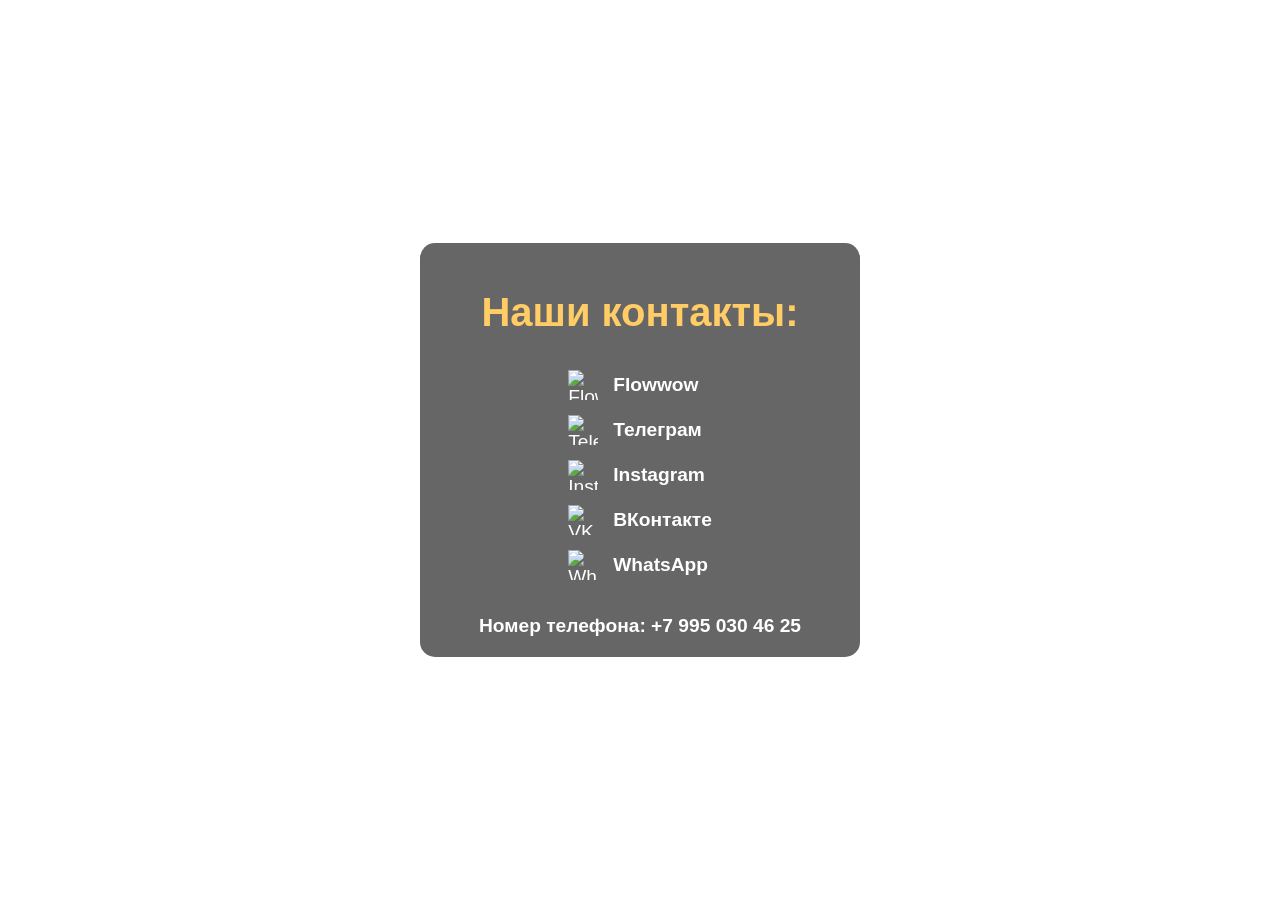
==== index.html @ ec898996 "Update index.html" ====
<!DOCTYPE html>
<html lang="ru">
<head>
    <meta charset="UTF-8">
    <meta name="viewport" content="width=device-width, initial-scale=1.0">
    <title>Имбирные пряники</title>

    <style>
        body {
            margin: 0;
            font-family: 'Arial', sans-serif;
            background: url('https://i.pinimg.com/736x/cb/be/28/cbbe28b20179bca8a9461cd0d218ca57.jpg') no-repeat center center fixed;
            background-size: cover;
            color: #fff;
            display: flex;
            justify-content: center;
            align-items: center;
            min-height: 100vh;
        }

        .container {
            padding: 20px;
            background: rgba(0, 0, 0, 0.6);
            border-radius: 15px;
            max-width: 400px;
            width: 90%;
            text-align: center;
        }

        h1 {
            font-size: 2.5em;
            margin-bottom: 20px;
            font-weight: bold;
            color: #ffcc66;
        }

        ul {
            list-style: none;
            padding: 0;
            margin: 0 auto;
            display: inline-block;
            text-align: left;
        }

        li {
            font-size: 1.2em;
            margin: 15px 0;
            display: flex;
            align-items: center;
        }

        li img {
            width: 30px;
            height: 30px;
            margin-right: 15px;
        }

        a {
            color: #fff;
            text-decoration: none;
            font-weight: bold;
        }

        a:hover {
            color: #ffcc66;
        }

        .phone {
            margin-top: 20px;
            font-size: 1.2em;
            font-weight: bold;
        }

        @media (max-width: 768px) {
            h1 {
                font-size: 2em;
            }

            li {
                font-size: 1em;
            }

            li img {
                width: 25px;
                height: 25px;
            }

            .phone {
                font-size: 1em;
            }
        }
    </style>
</head>
<body>
    <div class="container">
        <h1>Наши контакты:</h1>
        <ul>
            <li>
                <img src="https://cdn-icons-png.flaticon.com/128/10343/10343538.png" alt="Flowwow">
                <a href="https://flowwow.com/shop/pryaniki-deserty" target="_blank" 
                   onclick="incrementVisit('Flowwow'); gtag('event', 'click', { 'event_category': 'Flowwow', 'event_label': 'Flowwow Link' });">
                   Flowwow
                </a>
            </li>
            <li>
                <img src="https://cdn-icons-png.flaticon.com/512/2111/2111646.png" alt="Telegram">
                <a href="https://t.me/pryanikideserty" target="_blank" 
                   onclick="incrementVisit('telegram'); gtag('event', 'click', { 'event_category': 'Telegram', 'event_label': 'Telegram Link' });">
                   Телеграм
                </a>
            </li>
            <li>
                <img src="https://cdn-icons-png.flaticon.com/512/2111/2111463.png" alt="Instagram">
                <a href="https://www.instagram.com/pryaniki.deserty/" target="_blank" 
                   onclick="incrementVisit('instagram'); gtag('event', 'click', { 'event_category': 'Instagram', 'event_label': 'Instagram Link' });">
                   Instagram
                </a>
            </li>
            <li>
                <img src="https://cdn-icons-png.flaticon.com/512/5968/5968835.png" alt="VK">
                <a href="https://vk.com/pryanikideserty" target="_blank"
                    onclick="incrementVisit('vk'); gtag('event', 'click', { 'event_category': 'VK', 'event_label': 'VK Link' });">
                    ВКонтакте
                </a>
            </li>
            <li>
                <img src="https://cdn-icons-png.flaticon.com/512/733/733585.png" alt="WhatsApp">
                <a href="https://wa.me/+79950304625" target="_blank" 
                   onclick="incrementVisit('whatsapp'); gtag('event', 'click', { 'event_category': 'WhatsApp', 'event_label': 'WhatsApp Link' });">
                   WhatsApp
                </a>
            </li>
        </ul>
        <div class="phone">
            Номер телефона: <a href="tel:+79950304625" 
                               onclick="gtag('event', 'click', { 'event_category': 'Phone', 'event_label': 'Phone Link' });">
                               +7 995 030 46 25
            </a>
        </div>
    </div>

    <script>
        function incrementVisit(name) {
            fetch('https://pryaniki-deserty.onrender.com/increment', {
                method: 'POST',
                headers: {
                    'Content-Type': 'application/json',
                },
                body: JSON.stringify({ name: name }),
            })
            .then(response => response.json())
            .then(data => {
                console.log('Статистика обновлена:', data);
            })
            .catch((error) => {
                console.error('Ошибка при отправке запроса:', error);
            });
        }
    </script>
</body>
</html>
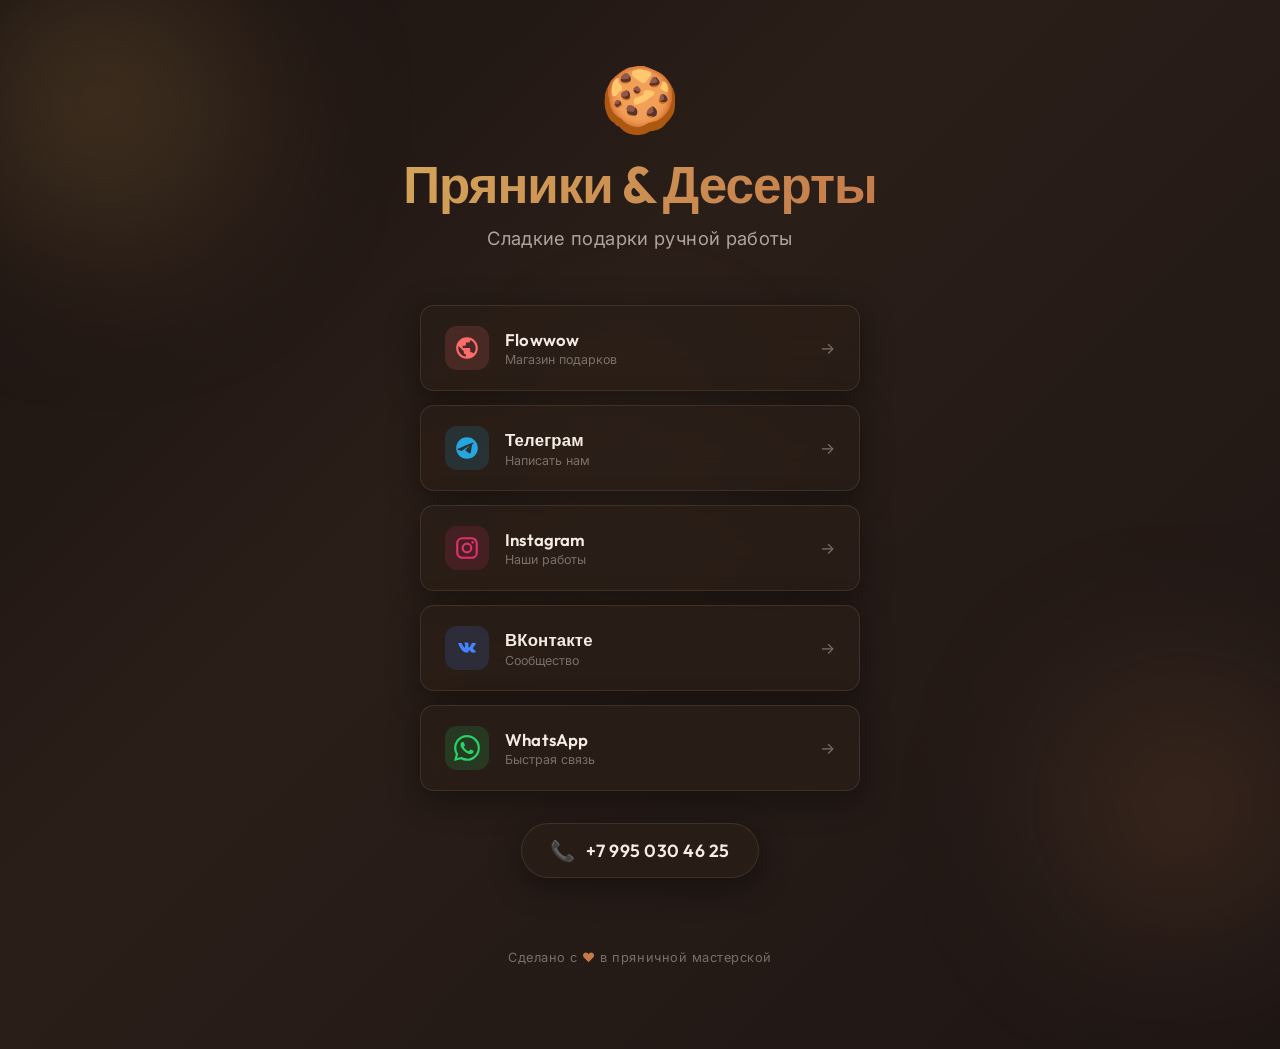
==== commit 9ad7ccd0: "feat: premium landing page redesign with animations + admin stats panel" ====
--- a/index.html
+++ b/index.html
@@ -3,159 +3,148 @@
 <head>
     <meta charset="UTF-8">
     <meta name="viewport" content="width=device-width, initial-scale=1.0">
-    <title>Имбирные пряники</title>
+    <title>Пряники & Десерты — Контакты</title>
+    <meta name="description" content="Имбирные пряники и десерты ручной работы. Свяжитесь с нами через Telegram, Instagram, WhatsApp или закажите на Flowwow.">
 
-    <style>
-        body {
-            margin: 0;
-            font-family: 'Arial', sans-serif;
-            background: url('https://i.pinimg.com/736x/cb/be/28/cbbe28b20179bca8a9461cd0d218ca57.jpg') no-repeat center center fixed;
-            background-size: cover;
-            color: #fff;
-            display: flex;
-            justify-content: center;
-            align-items: center;
-            min-height: 100vh;
-        }
+    <!-- Fonts -->
+    <link rel="preconnect" href="https://fonts.googleapis.com">
+    <link rel="preconnect" href="https://fonts.gstatic.com" crossorigin>
+    <link href="https://fonts.googleapis.com/css2?family=Inter:wght@400;500&family=Outfit:wght@600;700&display=swap" rel="stylesheet">
 
-        .container {
-            padding: 20px;
-            background: rgba(0, 0, 0, 0.6);
-            border-radius: 15px;
-            max-width: 400px;
-            width: 90%;
-            text-align: center;
-        }
-
-        h1 {
-            font-size: 2.5em;
-            margin-bottom: 20px;
-            font-weight: bold;
-            color: #ffcc66;
-        }
-
-        ul {
-            list-style: none;
-            padding: 0;
-            margin: 0 auto;
-            display: inline-block;
-            text-align: left;
-        }
-
-        li {
-            font-size: 1.2em;
-            margin: 15px 0;
-            display: flex;
-            align-items: center;
-        }
-
-        li img {
-            width: 30px;
-            height: 30px;
-            margin-right: 15px;
-        }
-
-        a {
-            color: #fff;
-            text-decoration: none;
-            font-weight: bold;
-        }
-
-        a:hover {
-            color: #ffcc66;
-        }
-
-        .phone {
-            margin-top: 20px;
-            font-size: 1.2em;
-            font-weight: bold;
-        }
-
-        @media (max-width: 768px) {
-            h1 {
-                font-size: 2em;
-            }
-
-            li {
-                font-size: 1em;
-            }
-
-            li img {
-                width: 25px;
-                height: 25px;
-            }
-
-            .phone {
-                font-size: 1em;
-            }
-        }
-    </style>
+    <!-- Styles -->
+    <link rel="stylesheet" href="static/css/style.css">
 </head>
 <body>
-    <div class="container">
-        <h1>Наши контакты:</h1>
-        <ul>
-            <li>
-                <img src="https://cdn-icons-png.flaticon.com/128/10343/10343538.png" alt="Flowwow">
-                <a href="https://flowwow.com/shop/pryaniki-deserty" target="_blank" 
-                   onclick="incrementVisit('Flowwow'); gtag('event', 'click', { 'event_category': 'Flowwow', 'event_label': 'Flowwow Link' });">
-                   Flowwow
-                </a>
-            </li>
-            <li>
-                <img src="https://cdn-icons-png.flaticon.com/512/2111/2111646.png" alt="Telegram">
-                <a href="https://t.me/pryanikideserty" target="_blank" 
-                   onclick="incrementVisit('telegram'); gtag('event', 'click', { 'event_category': 'Telegram', 'event_label': 'Telegram Link' });">
-                   Телеграм
-                </a>
-            </li>
-            <li>
-                <img src="https://cdn-icons-png.flaticon.com/512/2111/2111463.png" alt="Instagram">
-                <a href="https://www.instagram.com/pryaniki.deserty/" target="_blank" 
-                   onclick="incrementVisit('instagram'); gtag('event', 'click', { 'event_category': 'Instagram', 'event_label': 'Instagram Link' });">
-                   Instagram
-                </a>
-            </li>
-            <li>
-                <img src="https://cdn-icons-png.flaticon.com/512/5968/5968835.png" alt="VK">
-                <a href="https://vk.com/pryanikideserty" target="_blank"
-                    onclick="incrementVisit('vk'); gtag('event', 'click', { 'event_category': 'VK', 'event_label': 'VK Link' });">
-                    ВКонтакте
-                </a>
-            </li>
-            <li>
-                <img src="https://cdn-icons-png.flaticon.com/512/733/733585.png" alt="WhatsApp">
-                <a href="https://wa.me/+79950304625" target="_blank" 
-                   onclick="incrementVisit('whatsapp'); gtag('event', 'click', { 'event_category': 'WhatsApp', 'event_label': 'WhatsApp Link' });">
-                   WhatsApp
-                </a>
-            </li>
-        </ul>
-        <div class="phone">
-            Номер телефона: <a href="tel:+79950304625" 
-                               onclick="gtag('event', 'click', { 'event_category': 'Phone', 'event_label': 'Phone Link' });">
-                               +7 995 030 46 25
+
+    <!-- Ambient Background -->
+    <div class="bg-particles">
+        <div class="particle"></div>
+        <div class="particle"></div>
+        <div class="particle"></div>
+        <div class="particle"></div>
+        <div class="particle"></div>
+        <div class="particle"></div>
+        <div class="particle"></div>
+        <div class="particle"></div>
+    </div>
+    <div class="glow-orb glow-orb--1"></div>
+    <div class="glow-orb glow-orb--2"></div>
+    <div class="glow-orb glow-orb--3"></div>
+
+    <!-- Main Content -->
+    <div class="main-wrapper">
+
+        <!-- Hero -->
+        <header class="hero">
+            <div class="hero__icon">🍪</div>
+            <h1 class="hero__title">Пряники & Десерты</h1>
+            <p class="hero__subtitle">Сладкие подарки ручной работы</p>
+        </header>
+
+        <!-- Contact Cards -->
+        <div class="contacts-grid">
+
+            <!-- Flowwow -->
+            <a href="https://flowwow.com/shop/pryaniki-deserty" target="_blank" rel="noopener"
+               class="contact-card" id="link-flowwow"
+               onclick="incrementVisit('Flowwow')">
+                <div class="contact-card__icon contact-card__icon--flowwow">
+                    <svg viewBox="0 0 24 24" fill="none" xmlns="http://www.w3.org/2000/svg">
+                        <path d="M12 2C6.48 2 2 6.48 2 12s4.48 10 10 10 10-4.48 10-10S17.52 2 12 2zm-1 17.93c-3.95-.49-7-3.85-7-7.93 0-.62.08-1.21.21-1.79L9 15v1c0 1.1.9 2 2 2v1.93zm6.9-2.54c-.26-.81-1-1.39-1.9-1.39h-1v-3c0-.55-.45-1-1-1H8v-2h2c.55 0 1-.45 1-1V7h2c1.1 0 2-.9 2-2v-.41c2.93 1.19 5 4.06 5 7.41 0 2.08-.8 3.97-2.1 5.39z" fill="#FF6B6B"/>
+                    </svg>
+                </div>
+                <div class="contact-card__info">
+                    <span class="contact-card__name">Flowwow</span>
+                    <span class="contact-card__label">Магазин подарков</span>
+                </div>
+                <span class="contact-card__arrow">→</span>
+            </a>
+
+            <!-- Telegram -->
+            <a href="https://t.me/pryanikideserty" target="_blank" rel="noopener"
+               class="contact-card" id="link-telegram"
+               onclick="incrementVisit('telegram')">
+                <div class="contact-card__icon contact-card__icon--telegram">
+                    <svg viewBox="0 0 24 24" fill="none" xmlns="http://www.w3.org/2000/svg">
+                        <path d="M12 2C6.48 2 2 6.48 2 12s4.48 10 10 10 10-4.48 10-10S17.52 2 12 2zm4.64 6.8c-.15 1.58-.8 5.42-1.13 7.19-.14.75-.42 1-.68 1.03-.58.05-1.02-.38-1.58-.75-.88-.58-1.38-.94-2.23-1.5-.99-.65-.35-1.01.22-1.59.15-.15 2.71-2.48 2.76-2.69.01-.03.01-.14-.07-.2-.08-.06-.19-.04-.27-.02-.12.03-1.98 1.26-5.59 3.7-.53.36-1.01.54-1.43.53-.47-.01-1.38-.27-2.05-.49-.83-.27-1.49-.42-1.43-.88.03-.24.37-.49 1.02-.74 3.98-1.73 6.64-2.88 7.97-3.43 3.79-1.58 4.58-1.86 5.09-1.87.11 0 .37.03.54.17.14.12.18.28.2.45-.01.06.01.24 0 .37z" fill="#26A6DE"/>
+                    </svg>
+                </div>
+                <div class="contact-card__info">
+                    <span class="contact-card__name">Телеграм</span>
+                    <span class="contact-card__label">Написать нам</span>
+                </div>
+                <span class="contact-card__arrow">→</span>
+            </a>
+
+            <!-- Instagram -->
+            <a href="https://www.instagram.com/pryaniki.deserty/" target="_blank" rel="noopener"
+               class="contact-card" id="link-instagram"
+               onclick="incrementVisit('instagram')">
+                <div class="contact-card__icon contact-card__icon--instagram">
+                    <svg viewBox="0 0 24 24" fill="none" xmlns="http://www.w3.org/2000/svg">
+                        <path d="M7.8 2h8.4C19.4 2 22 4.6 22 7.8v8.4a5.8 5.8 0 01-5.8 5.8H7.8C4.6 22 2 19.4 2 16.2V7.8A5.8 5.8 0 017.8 2zm-.2 2A3.6 3.6 0 004 7.6v8.8C4 18.39 5.61 20 7.6 20h8.8a3.6 3.6 0 003.6-3.6V7.6C20 5.61 18.39 4 16.4 4H7.6zm9.65 1.5a1.25 1.25 0 110 2.5 1.25 1.25 0 010-2.5zM12 7a5 5 0 110 10 5 5 0 010-10zm0 2a3 3 0 100 6 3 3 0 000-6z" fill="#E1306C"/>
+                    </svg>
+                </div>
+                <div class="contact-card__info">
+                    <span class="contact-card__name">Instagram</span>
+                    <span class="contact-card__label">Наши работы</span>
+                </div>
+                <span class="contact-card__arrow">→</span>
+            </a>
+
+            <!-- VK -->
+            <a href="https://vk.com/pryanikideserty" target="_blank" rel="noopener"
+               class="contact-card" id="link-vk"
+               onclick="incrementVisit('vk')">
+                <div class="contact-card__icon contact-card__icon--vk">
+                    <svg viewBox="0 0 24 24" fill="none" xmlns="http://www.w3.org/2000/svg">
+                        <path d="M12.785 16.241s.288-.032.436-.192c.136-.148.132-.427.132-.427s-.02-1.304.587-1.496c.598-.188 1.368 1.259 2.183 1.815.616.42 1.084.328 1.084.328l2.175-.03s1.14-.07.6-.964c-.044-.073-.315-.661-1.62-1.869-1.366-1.264-1.183-1.059.462-3.246.999-1.33 1.398-2.142 1.273-2.489-.12-.331-.856-.244-.856-.244l-2.451.015s-.182-.025-.317.056c-.131.079-.216.263-.216.263s-.387 1.03-.903 1.906c-1.088 1.848-1.524 1.946-1.702 1.832-.415-.266-.311-1.07-.311-1.641 0-1.784.271-2.527-.527-2.72-.265-.064-.46-.106-1.138-.113-.87-.009-1.606.003-2.023.207-.278.136-.492.439-.362.456.162.022.528.099.722.362.25.34.241 1.103.241 1.103s.144 2.098-.335 2.358c-.329.179-.78-.186-1.748-1.856-.495-.855-.87-1.8-.87-1.8s-.072-.176-.2-.271c-.155-.115-.371-.151-.371-.151l-2.328.015s-.35.01-.478.162c-.114.135-.009.414-.009.414s1.82 4.258 3.878 6.403c1.887 1.967 4.032 1.838 4.032 1.838h.972z" fill="#4583FF"/>
+                    </svg>
+                </div>
+                <div class="contact-card__info">
+                    <span class="contact-card__name">ВКонтакте</span>
+                    <span class="contact-card__label">Сообщество</span>
+                </div>
+                <span class="contact-card__arrow">→</span>
+            </a>
+
+            <!-- WhatsApp -->
+            <a href="https://wa.me/+79950304625" target="_blank" rel="noopener"
+               class="contact-card" id="link-whatsapp"
+               onclick="incrementVisit('whatsapp')">
+                <div class="contact-card__icon contact-card__icon--whatsapp">
+                    <svg viewBox="0 0 24 24" fill="none" xmlns="http://www.w3.org/2000/svg">
+                        <path d="M17.472 14.382c-.297-.149-1.758-.867-2.03-.967-.273-.099-.471-.148-.67.15-.197.297-.767.966-.94 1.164-.173.199-.347.223-.644.075-.297-.15-1.255-.463-2.39-1.475-.883-.788-1.48-1.761-1.653-2.059-.173-.297-.018-.458.13-.606.134-.133.298-.347.446-.52.149-.174.198-.298.298-.497.099-.198.05-.371-.025-.52-.075-.149-.669-1.612-.916-2.207-.242-.579-.487-.5-.67-.51-.173-.008-.371-.01-.57-.01-.198 0-.52.074-.792.372-.272.297-1.04 1.016-1.04 2.479 0 1.462 1.065 2.875 1.213 3.074.149.198 2.096 3.2 5.077 4.487.709.306 1.262.489 1.694.625.712.227 1.36.195 1.871.118.571-.085 1.758-.719 2.006-1.413.248-.694.248-1.289.173-1.413-.074-.124-.272-.198-.57-.347zM12.006 21.785h-.005a9.84 9.84 0 01-5.016-1.373l-.36-.214-3.73.978.996-3.638-.235-.374A9.86 9.86 0 012.16 12.01C2.16 6.576 6.573 2.163 12.01 2.163c2.638 0 5.117 1.028 6.983 2.895a9.825 9.825 0 012.893 6.994c-.003 5.434-4.416 9.848-9.88 9.848v-.115zm8.412-18.226A11.815 11.815 0 0012.006 0C5.442 0 .103 5.335.1 11.903a11.874 11.874 0 001.59 5.945L0 24l6.305-1.654a11.88 11.88 0 005.694 1.448h.005c6.56 0 11.9-5.335 11.903-11.903a11.827 11.827 0 00-3.489-8.43z" fill="#25D366"/>
+                    </svg>
+                </div>
+                <div class="contact-card__info">
+                    <span class="contact-card__name">WhatsApp</span>
+                    <span class="contact-card__label">Быстрая связь</span>
+                </div>
+                <span class="contact-card__arrow">→</span>
+            </a>
+
+        </div>
+
+        <!-- Phone -->
+        <div class="phone-block">
+            <a href="tel:+79950304625" class="phone-block__link" id="link-phone"
+               onclick="incrementVisit('phone')">
+                <span class="phone-block__icon">📞</span>
+                +7 995 030 46 25
             </a>
         </div>
+
+        <!-- Footer -->
+        <footer class="footer">
+            <p class="footer__text">
+                Сделано с <span class="footer__heart">♥</span> в пряничной мастерской
+            </p>
+        </footer>
+
     </div>
 
-    <script>
-        function incrementVisit(name) {
-            fetch('https://pryaniki-deserty.onrender.com/increment', {
-                method: 'POST',
-                headers: {
-                    'Content-Type': 'application/json',
-                },
-                body: JSON.stringify({ name: name }),
-            })
-            .then(response => response.json())
-            .then(data => {
-                console.log('Статистика обновлена:', data);
-            })
-            .catch((error) => {
-                console.error('Ошибка при отправке запроса:', error);
-            });
-        }
-    </script>
+    <!-- Scripts -->
+    <script src="static/js/main.js"></script>
 </body>
 </html>
--- a/static/css/style.css
+++ b/static/css/style.css
@@ -0,0 +1,540 @@
+/* ===== CSS Custom Properties ===== */
+:root {
+  --bg-dark: #1a1210;
+  --bg-card: rgba(42, 30, 24, 0.7);
+  --bg-card-hover: rgba(58, 42, 32, 0.85);
+  --glass-border: rgba(200, 160, 120, 0.15);
+  --glass-border-hover: rgba(218, 175, 130, 0.35);
+  --accent-gold: #d4a55a;
+  --accent-warm: #c47a4a;
+  --accent-soft: #e8c99b;
+  --text-primary: #f5ede4;
+  --text-secondary: rgba(245, 237, 228, 0.65);
+  --text-muted: rgba(245, 237, 228, 0.4);
+  --glow-gold: rgba(212, 165, 90, 0.3);
+  --glow-warm: rgba(196, 122, 74, 0.25);
+  --gradient-hero: linear-gradient(135deg, #1a1210 0%, #2a1e18 40%, #1e1614 100%);
+  --gradient-accent: linear-gradient(135deg, var(--accent-gold), var(--accent-warm));
+  --shadow-card: 0 8px 32px rgba(0, 0, 0, 0.4);
+  --shadow-card-hover: 0 12px 48px rgba(0, 0, 0, 0.5), 0 0 40px var(--glow-gold);
+  --radius-lg: 20px;
+  --radius-md: 14px;
+  --transition-smooth: 0.4s cubic-bezier(0.25, 0.46, 0.45, 0.94);
+  --transition-bounce: 0.5s cubic-bezier(0.34, 1.56, 0.64, 1);
+}
+
+/* ===== Reset & Base ===== */
+*, *::before, *::after {
+  margin: 0;
+  padding: 0;
+  box-sizing: border-box;
+}
+
+html {
+  scroll-behavior: smooth;
+  -webkit-font-smoothing: antialiased;
+  -moz-osx-font-smoothing: grayscale;
+}
+
+body {
+  font-family: 'Inter', sans-serif;
+  background: var(--gradient-hero);
+  color: var(--text-primary);
+  min-height: 100vh;
+  overflow-x: hidden;
+  position: relative;
+}
+
+/* ===== Animated Background Particles ===== */
+.bg-particles {
+  position: fixed;
+  top: 0;
+  left: 0;
+  width: 100%;
+  height: 100%;
+  pointer-events: none;
+  z-index: 0;
+  overflow: hidden;
+}
+
+.particle {
+  position: absolute;
+  border-radius: 50%;
+  opacity: 0;
+  animation: floatParticle var(--duration) var(--delay) ease-in-out infinite;
+}
+
+.particle:nth-child(1) {
+  width: 6px; height: 6px;
+  background: var(--accent-gold);
+  left: 10%; top: 20%;
+  --duration: 8s; --delay: 0s;
+}
+.particle:nth-child(2) {
+  width: 4px; height: 4px;
+  background: var(--accent-warm);
+  left: 25%; top: 60%;
+  --duration: 10s; --delay: 1s;
+}
+.particle:nth-child(3) {
+  width: 8px; height: 8px;
+  background: var(--accent-soft);
+  left: 70%; top: 30%;
+  --duration: 12s; --delay: 2s;
+}
+.particle:nth-child(4) {
+  width: 5px; height: 5px;
+  background: var(--accent-gold);
+  left: 85%; top: 70%;
+  --duration: 9s; --delay: 0.5s;
+}
+.particle:nth-child(5) {
+  width: 3px; height: 3px;
+  background: var(--accent-warm);
+  left: 50%; top: 15%;
+  --duration: 11s; --delay: 3s;
+}
+.particle:nth-child(6) {
+  width: 7px; height: 7px;
+  background: var(--accent-soft);
+  left: 35%; top: 80%;
+  --duration: 7s; --delay: 1.5s;
+}
+.particle:nth-child(7) {
+  width: 4px; height: 4px;
+  background: var(--accent-gold);
+  left: 60%; top: 50%;
+  --duration: 13s; --delay: 4s;
+}
+.particle:nth-child(8) {
+  width: 6px; height: 6px;
+  background: var(--accent-warm);
+  left: 90%; top: 10%;
+  --duration: 10s; --delay: 2.5s;
+}
+
+/* ===== Ambient Glow Orbs ===== */
+.glow-orb {
+  position: fixed;
+  border-radius: 50%;
+  filter: blur(80px);
+  pointer-events: none;
+  z-index: 0;
+}
+
+.glow-orb--1 {
+  width: 400px; height: 400px;
+  background: radial-gradient(circle, var(--glow-gold), transparent 70%);
+  top: -100px; left: -100px;
+  animation: orbDrift1 20s ease-in-out infinite;
+}
+
+.glow-orb--2 {
+  width: 350px; height: 350px;
+  background: radial-gradient(circle, var(--glow-warm), transparent 70%);
+  bottom: -80px; right: -80px;
+  animation: orbDrift2 25s ease-in-out infinite;
+}
+
+.glow-orb--3 {
+  width: 250px; height: 250px;
+  background: radial-gradient(circle, rgba(232, 201, 155, 0.1), transparent 70%);
+  top: 50%; left: 50%;
+  transform: translate(-50%, -50%);
+  animation: orbPulse 15s ease-in-out infinite;
+}
+
+/* ===== Main Container ===== */
+.main-wrapper {
+  position: relative;
+  z-index: 1;
+  display: flex;
+  flex-direction: column;
+  align-items: center;
+  justify-content: center;
+  min-height: 100vh;
+  padding: 40px 20px;
+}
+
+/* ===== Hero Section ===== */
+.hero {
+  text-align: center;
+  margin-bottom: 48px;
+  opacity: 0;
+  animation: fadeInUp 0.8s 0.2s ease-out forwards;
+}
+
+.hero__icon {
+  font-size: 3.5rem;
+  margin-bottom: 16px;
+  display: inline-block;
+  animation: gentleBounce 3s ease-in-out infinite;
+}
+
+.hero__title {
+  font-family: 'Outfit', sans-serif;
+  font-size: clamp(2rem, 5vw, 3.2rem);
+  font-weight: 700;
+  background: var(--gradient-accent);
+  -webkit-background-clip: text;
+  -webkit-text-fill-color: transparent;
+  background-clip: text;
+  letter-spacing: -0.02em;
+  line-height: 1.2;
+  margin-bottom: 12px;
+}
+
+.hero__subtitle {
+  font-size: clamp(0.95rem, 2vw, 1.15rem);
+  color: var(--text-secondary);
+  font-weight: 400;
+  letter-spacing: 0.02em;
+}
+
+/* ===== Contacts Grid ===== */
+.contacts-grid {
+  display: grid;
+  grid-template-columns: 1fr;
+  gap: 14px;
+  width: 100%;
+  max-width: 420px;
+  margin-bottom: 32px;
+}
+
+/* ===== Contact Card ===== */
+.contact-card {
+  display: flex;
+  align-items: center;
+  gap: 16px;
+  padding: 18px 22px;
+  background: var(--bg-card);
+  border: 1px solid var(--glass-border);
+  border-radius: var(--radius-md);
+  backdrop-filter: blur(16px);
+  -webkit-backdrop-filter: blur(16px);
+  box-shadow: var(--shadow-card);
+  cursor: pointer;
+  text-decoration: none;
+  color: var(--text-primary);
+  position: relative;
+  overflow: hidden;
+  transition:
+    transform var(--transition-smooth),
+    box-shadow var(--transition-smooth),
+    border-color var(--transition-smooth),
+    background var(--transition-smooth);
+
+  /* Staggered animation */
+  opacity: 0;
+  animation: fadeInUp 0.6s ease-out forwards;
+}
+
+.contact-card:nth-child(1) { animation-delay: 0.4s; }
+.contact-card:nth-child(2) { animation-delay: 0.5s; }
+.contact-card:nth-child(3) { animation-delay: 0.6s; }
+.contact-card:nth-child(4) { animation-delay: 0.7s; }
+.contact-card:nth-child(5) { animation-delay: 0.8s; }
+
+/* Shine sweep effect */
+.contact-card::before {
+  content: '';
+  position: absolute;
+  top: 0;
+  left: -100%;
+  width: 100%;
+  height: 100%;
+  background: linear-gradient(
+    90deg,
+    transparent,
+    rgba(212, 165, 90, 0.08),
+    transparent
+  );
+  transition: left 0.6s ease;
+}
+
+.contact-card:hover {
+  transform: translateY(-4px) scale(1.02);
+  box-shadow: var(--shadow-card-hover);
+  border-color: var(--glass-border-hover);
+  background: var(--bg-card-hover);
+}
+
+.contact-card:hover::before {
+  left: 100%;
+}
+
+.contact-card:active {
+  transform: translateY(-2px) scale(1.005);
+}
+
+/* Card Icon */
+.contact-card__icon {
+  width: 44px;
+  height: 44px;
+  border-radius: 12px;
+  display: flex;
+  align-items: center;
+  justify-content: center;
+  flex-shrink: 0;
+  transition: transform var(--transition-bounce), box-shadow var(--transition-smooth);
+}
+
+.contact-card:hover .contact-card__icon {
+  transform: scale(1.1) rotate(-3deg);
+}
+
+.contact-card__icon svg {
+  width: 26px;
+  height: 26px;
+}
+
+/* Icon color variants */
+.contact-card__icon--flowwow {
+  background: rgba(255, 107, 107, 0.15);
+  box-shadow: 0 0 0 rgba(255, 107, 107, 0);
+}
+.contact-card:hover .contact-card__icon--flowwow {
+  box-shadow: 0 0 20px rgba(255, 107, 107, 0.25);
+}
+
+.contact-card__icon--telegram {
+  background: rgba(38, 166, 222, 0.15);
+  box-shadow: 0 0 0 rgba(38, 166, 222, 0);
+}
+.contact-card:hover .contact-card__icon--telegram {
+  box-shadow: 0 0 20px rgba(38, 166, 222, 0.25);
+}
+
+.contact-card__icon--instagram {
+  background: rgba(225, 48, 108, 0.15);
+  box-shadow: 0 0 0 rgba(225, 48, 108, 0);
+}
+.contact-card:hover .contact-card__icon--instagram {
+  box-shadow: 0 0 20px rgba(225, 48, 108, 0.25);
+}
+
+.contact-card__icon--vk {
+  background: rgba(69, 131, 255, 0.15);
+  box-shadow: 0 0 0 rgba(69, 131, 255, 0);
+}
+.contact-card:hover .contact-card__icon--vk {
+  box-shadow: 0 0 20px rgba(69, 131, 255, 0.25);
+}
+
+.contact-card__icon--whatsapp {
+  background: rgba(37, 211, 102, 0.15);
+  box-shadow: 0 0 0 rgba(37, 211, 102, 0);
+}
+.contact-card:hover .contact-card__icon--whatsapp {
+  box-shadow: 0 0 20px rgba(37, 211, 102, 0.25);
+}
+
+/* Card Text */
+.contact-card__info {
+  display: flex;
+  flex-direction: column;
+  gap: 2px;
+}
+
+.contact-card__name {
+  font-family: 'Outfit', sans-serif;
+  font-size: 1.05rem;
+  font-weight: 600;
+  letter-spacing: 0.01em;
+}
+
+.contact-card__label {
+  font-size: 0.78rem;
+  color: var(--text-muted);
+  font-weight: 400;
+}
+
+/* Arrow indicator */
+.contact-card__arrow {
+  margin-left: auto;
+  color: var(--text-muted);
+  transition: transform var(--transition-smooth), color var(--transition-smooth);
+}
+
+.contact-card:hover .contact-card__arrow {
+  transform: translateX(4px);
+  color: var(--accent-gold);
+}
+
+/* ===== Phone Block ===== */
+.phone-block {
+  text-align: center;
+  opacity: 0;
+  animation: fadeInUp 0.6s 0.95s ease-out forwards;
+  margin-bottom: 48px;
+}
+
+.phone-block__link {
+  display: inline-flex;
+  align-items: center;
+  gap: 10px;
+  padding: 14px 28px;
+  background: var(--bg-card);
+  border: 1px solid var(--glass-border);
+  border-radius: 50px;
+  backdrop-filter: blur(16px);
+  -webkit-backdrop-filter: blur(16px);
+  box-shadow: var(--shadow-card);
+  text-decoration: none;
+  color: var(--text-primary);
+  font-family: 'Outfit', sans-serif;
+  font-size: 1.1rem;
+  font-weight: 600;
+  letter-spacing: 0.03em;
+  transition:
+    transform var(--transition-smooth),
+    box-shadow var(--transition-smooth),
+    border-color var(--transition-smooth);
+  animation: subtlePulse 4s ease-in-out infinite;
+}
+
+.phone-block__link:hover {
+  transform: translateY(-3px);
+  box-shadow: 0 8px 32px rgba(0, 0, 0, 0.4), 0 0 30px var(--glow-gold);
+  border-color: var(--accent-gold);
+}
+
+.phone-block__icon {
+  font-size: 1.25rem;
+}
+
+/* ===== Footer ===== */
+.footer {
+  text-align: center;
+  padding: 24px 20px;
+  opacity: 0;
+  animation: fadeInUp 0.5s 1.1s ease-out forwards;
+}
+
+.footer__text {
+  font-size: 0.8rem;
+  color: var(--text-muted);
+  letter-spacing: 0.04em;
+}
+
+.footer__heart {
+  color: var(--accent-warm);
+  display: inline-block;
+  animation: heartbeat 2s ease-in-out infinite;
+}
+
+/* ===== Keyframe Animations ===== */
+@keyframes fadeInUp {
+  from {
+    opacity: 0;
+    transform: translateY(28px);
+  }
+  to {
+    opacity: 1;
+    transform: translateY(0);
+  }
+}
+
+@keyframes floatParticle {
+  0%, 100% {
+    opacity: 0;
+    transform: translateY(0) scale(1);
+  }
+  10% {
+    opacity: 0.6;
+  }
+  50% {
+    opacity: 0.3;
+    transform: translateY(-60px) scale(1.2);
+  }
+  90% {
+    opacity: 0.5;
+  }
+}
+
+@keyframes gentleBounce {
+  0%, 100% { transform: translateY(0); }
+  50% { transform: translateY(-8px); }
+}
+
+@keyframes subtlePulse {
+  0%, 100% {
+    box-shadow: var(--shadow-card);
+  }
+  50% {
+    box-shadow: var(--shadow-card), 0 0 20px var(--glow-gold);
+  }
+}
+
+@keyframes heartbeat {
+  0%, 100% { transform: scale(1); }
+  15% { transform: scale(1.2); }
+  30% { transform: scale(1); }
+  45% { transform: scale(1.15); }
+  60% { transform: scale(1); }
+}
+
+@keyframes orbDrift1 {
+  0%, 100% { transform: translate(0, 0); }
+  33% { transform: translate(60px, 40px); }
+  66% { transform: translate(-30px, 80px); }
+}
+
+@keyframes orbDrift2 {
+  0%, 100% { transform: translate(0, 0); }
+  33% { transform: translate(-50px, -60px); }
+  66% { transform: translate(40px, -30px); }
+}
+
+@keyframes orbPulse {
+  0%, 100% { 
+    transform: translate(-50%, -50%) scale(1);
+    opacity: 0.5;
+  }
+  50% {
+    transform: translate(-50%, -50%) scale(1.3);
+    opacity: 0.8;
+  }
+}
+
+/* ===== Responsive ===== */
+@media (min-width: 480px) {
+  .contacts-grid {
+    max-width: 440px;
+  }
+  .contact-card {
+    padding: 20px 24px;
+  }
+}
+
+@media (min-width: 768px) {
+  .main-wrapper {
+    padding: 60px 24px;
+  }
+  .hero {
+    margin-bottom: 56px;
+  }
+  .hero__icon {
+    font-size: 4rem;
+  }
+}
+
+@media (max-width: 359px) {
+  .contact-card {
+    padding: 14px 16px;
+    gap: 12px;
+  }
+  .contact-card__icon {
+    width: 38px;
+    height: 38px;
+    border-radius: 10px;
+  }
+  .contact-card__icon svg {
+    width: 22px;
+    height: 22px;
+  }
+  .phone-block__link {
+    padding: 12px 22px;
+    font-size: 1rem;
+  }
+}
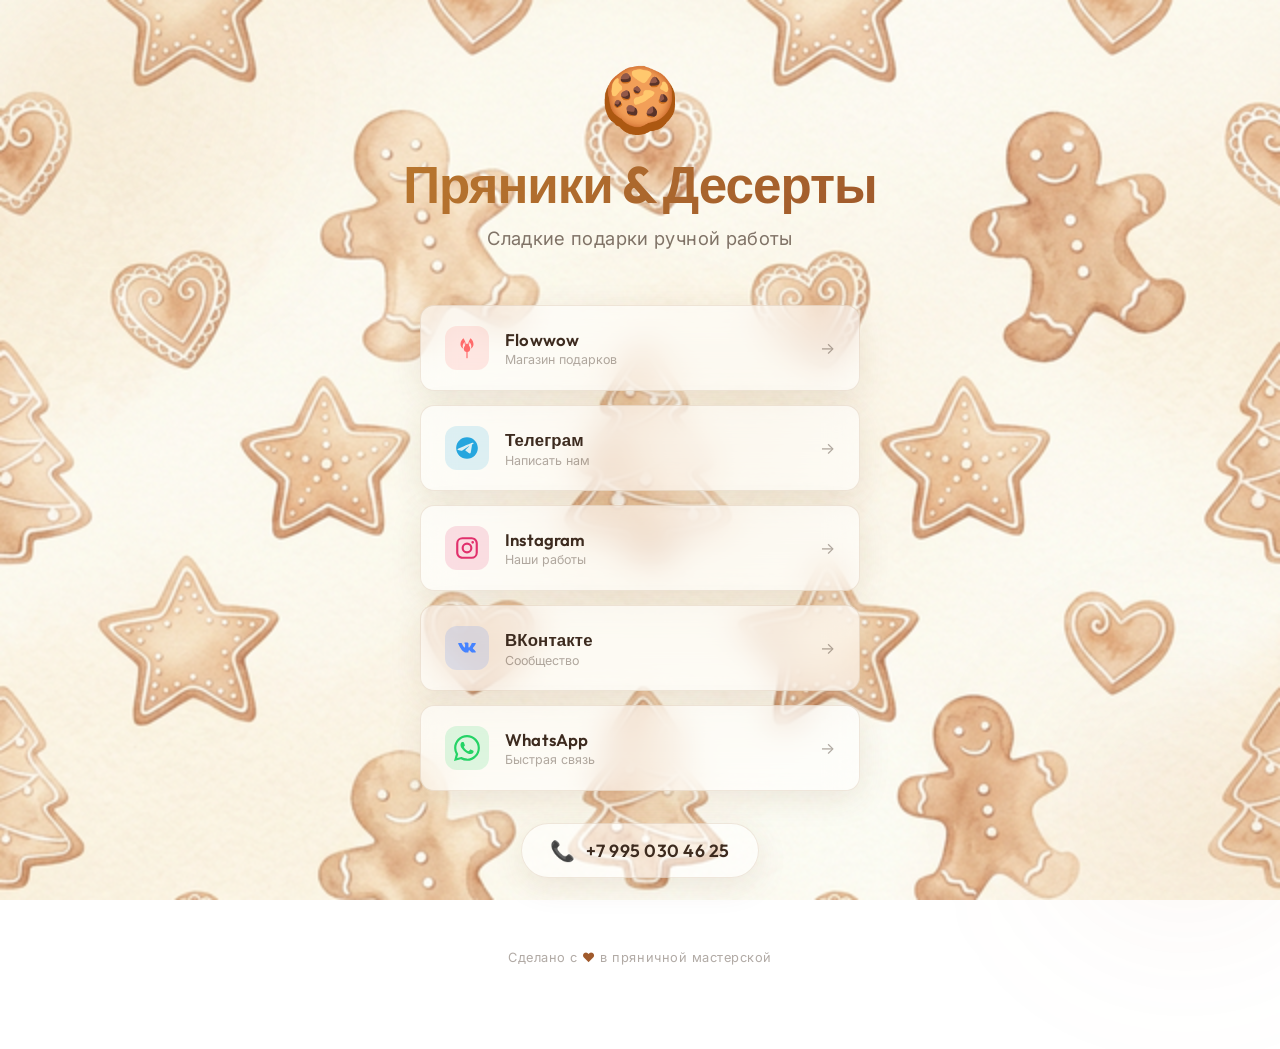
==== commit 19795a93: "style: lighter warm theme with gingerbread background + Flowwow tulip icon" ====
--- a/index.html
+++ b/index.html
@@ -49,8 +49,11 @@
                class="contact-card" id="link-flowwow"
                onclick="incrementVisit('Flowwow')">
                 <div class="contact-card__icon contact-card__icon--flowwow">
-                    <svg viewBox="0 0 24 24" fill="none" xmlns="http://www.w3.org/2000/svg">
-                        <path d="M12 2C6.48 2 2 6.48 2 12s4.48 10 10 10 10-4.48 10-10S17.52 2 12 2zm-1 17.93c-3.95-.49-7-3.85-7-7.93 0-.62.08-1.21.21-1.79L9 15v1c0 1.1.9 2 2 2v1.93zm6.9-2.54c-.26-.81-1-1.39-1.9-1.39h-1v-3c0-.55-.45-1-1-1H8v-2h2c.55 0 1-.45 1-1V7h2c1.1 0 2-.9 2-2v-.41c2.93 1.19 5 4.06 5 7.41 0 2.08-.8 3.97-2.1 5.39z" fill="#FF6B6B"/>
+                    <svg viewBox="0 0 32 32" fill="none" xmlns="http://www.w3.org/2000/svg">
+                        <path d="M11.5 4C11.5 4 8 7 8 11.5C8 14.5 9.5 16 11.5 17C11.5 17 11.5 17 11.5 17L11.5 17C10 14.5 10.5 11 13 8.5C13 8.5 13 12 14.5 14.5C14.5 14.5 15 11 13.5 7.5C13.5 7.5 12.5 5 11.5 4Z" fill="#FF6B6B"/>
+                        <path d="M20.5 4C20.5 4 24 7 24 11.5C24 14.5 22.5 16 20.5 17C20.5 17 20.5 17 20.5 17L20.5 17C22 14.5 21.5 11 19 8.5C19 8.5 19 12 17.5 14.5C17.5 14.5 17 11 18.5 7.5C18.5 7.5 19.5 5 20.5 4Z" fill="#FF6B6B"/>
+                        <path d="M16 10C16 10 12 13.5 12 17C12 19.5 13.5 21 16 21C18.5 21 20 19.5 20 17C20 13.5 16 10 16 10Z" fill="#FF6B6B"/>
+                        <path d="M15.25 19C15.25 19 15.25 24 15.25 28C15.25 28.414 15.586 28.75 16 28.75C16.414 28.75 16.75 28.414 16.75 28C16.75 24 16.75 19 16.75 19" fill="#FF6B6B"/>
                     </svg>
                 </div>
                 <div class="contact-card__info">
--- a/static/css/style.css
+++ b/static/css/style.css
@@ -1,22 +1,22 @@
 /* ===== CSS Custom Properties ===== */
 :root {
-  --bg-dark: #1a1210;
-  --bg-card: rgba(42, 30, 24, 0.7);
-  --bg-card-hover: rgba(58, 42, 32, 0.85);
-  --glass-border: rgba(200, 160, 120, 0.15);
-  --glass-border-hover: rgba(218, 175, 130, 0.35);
-  --accent-gold: #d4a55a;
-  --accent-warm: #c47a4a;
-  --accent-soft: #e8c99b;
-  --text-primary: #f5ede4;
-  --text-secondary: rgba(245, 237, 228, 0.65);
-  --text-muted: rgba(245, 237, 228, 0.4);
-  --glow-gold: rgba(212, 165, 90, 0.3);
-  --glow-warm: rgba(196, 122, 74, 0.25);
-  --gradient-hero: linear-gradient(135deg, #1a1210 0%, #2a1e18 40%, #1e1614 100%);
+  --bg-light: #fdf6ee;
+  --bg-card: rgba(255, 255, 255, 0.55);
+  --bg-card-hover: rgba(255, 255, 255, 0.75);
+  --glass-border: rgba(180, 140, 100, 0.2);
+  --glass-border-hover: rgba(180, 140, 100, 0.4);
+  --accent-gold: #b8762e;
+  --accent-warm: #a05a2c;
+  --accent-soft: #d4a55a;
+  --text-primary: #3d2b1f;
+  --text-secondary: rgba(61, 43, 31, 0.65);
+  --text-muted: rgba(61, 43, 31, 0.4);
+  --glow-gold: rgba(184, 118, 46, 0.15);
+  --glow-warm: rgba(160, 90, 44, 0.12);
+  --gradient-hero: linear-gradient(135deg, #fdf6ee 0%, #f5e6d3 40%, #faf0e4 100%);
   --gradient-accent: linear-gradient(135deg, var(--accent-gold), var(--accent-warm));
-  --shadow-card: 0 8px 32px rgba(0, 0, 0, 0.4);
-  --shadow-card-hover: 0 12px 48px rgba(0, 0, 0, 0.5), 0 0 40px var(--glow-gold);
+  --shadow-card: 0 8px 32px rgba(100, 60, 20, 0.1);
+  --shadow-card-hover: 0 12px 48px rgba(100, 60, 20, 0.18), 0 0 40px var(--glow-gold);
   --radius-lg: 20px;
   --radius-md: 14px;
   --transition-smooth: 0.4s cubic-bezier(0.25, 0.46, 0.45, 0.94);
@@ -39,6 +39,11 @@
 body {
   font-family: 'Inter', sans-serif;
   background: var(--gradient-hero);
+  background-image: url('../img/gingerbread-bg.png');
+  background-size: cover;
+  background-position: center;
+  background-attachment: fixed;
+  background-blend-mode: soft-light;
   color: var(--text-primary);
   min-height: 100vh;
   overflow-x: hidden;
@@ -124,21 +129,21 @@
 
 .glow-orb--1 {
   width: 400px; height: 400px;
-  background: radial-gradient(circle, var(--glow-gold), transparent 70%);
+  background: radial-gradient(circle, rgba(212, 165, 90, 0.12), transparent 70%);
   top: -100px; left: -100px;
   animation: orbDrift1 20s ease-in-out infinite;
 }
 
 .glow-orb--2 {
   width: 350px; height: 350px;
-  background: radial-gradient(circle, var(--glow-warm), transparent 70%);
+  background: radial-gradient(circle, rgba(196, 122, 74, 0.1), transparent 70%);
   bottom: -80px; right: -80px;
   animation: orbDrift2 25s ease-in-out infinite;
 }
 
 .glow-orb--3 {
   width: 250px; height: 250px;
-  background: radial-gradient(circle, rgba(232, 201, 155, 0.1), transparent 70%);
+  background: radial-gradient(circle, rgba(232, 201, 155, 0.08), transparent 70%);
   top: 50%; left: 50%;
   transform: translate(-50%, -50%);
   animation: orbPulse 15s ease-in-out infinite;
@@ -246,7 +251,7 @@
   background: linear-gradient(
     90deg,
     transparent,
-    rgba(212, 165, 90, 0.08),
+    rgba(184, 118, 46, 0.1),
     transparent
   );
   transition: left 0.6s ease;
@@ -395,7 +400,7 @@
 
 .phone-block__link:hover {
   transform: translateY(-3px);
-  box-shadow: 0 8px 32px rgba(0, 0, 0, 0.4), 0 0 30px var(--glow-gold);
+  box-shadow: 0 8px 32px rgba(100, 60, 20, 0.15), 0 0 30px var(--glow-gold);
   border-color: var(--accent-gold);
 }
 
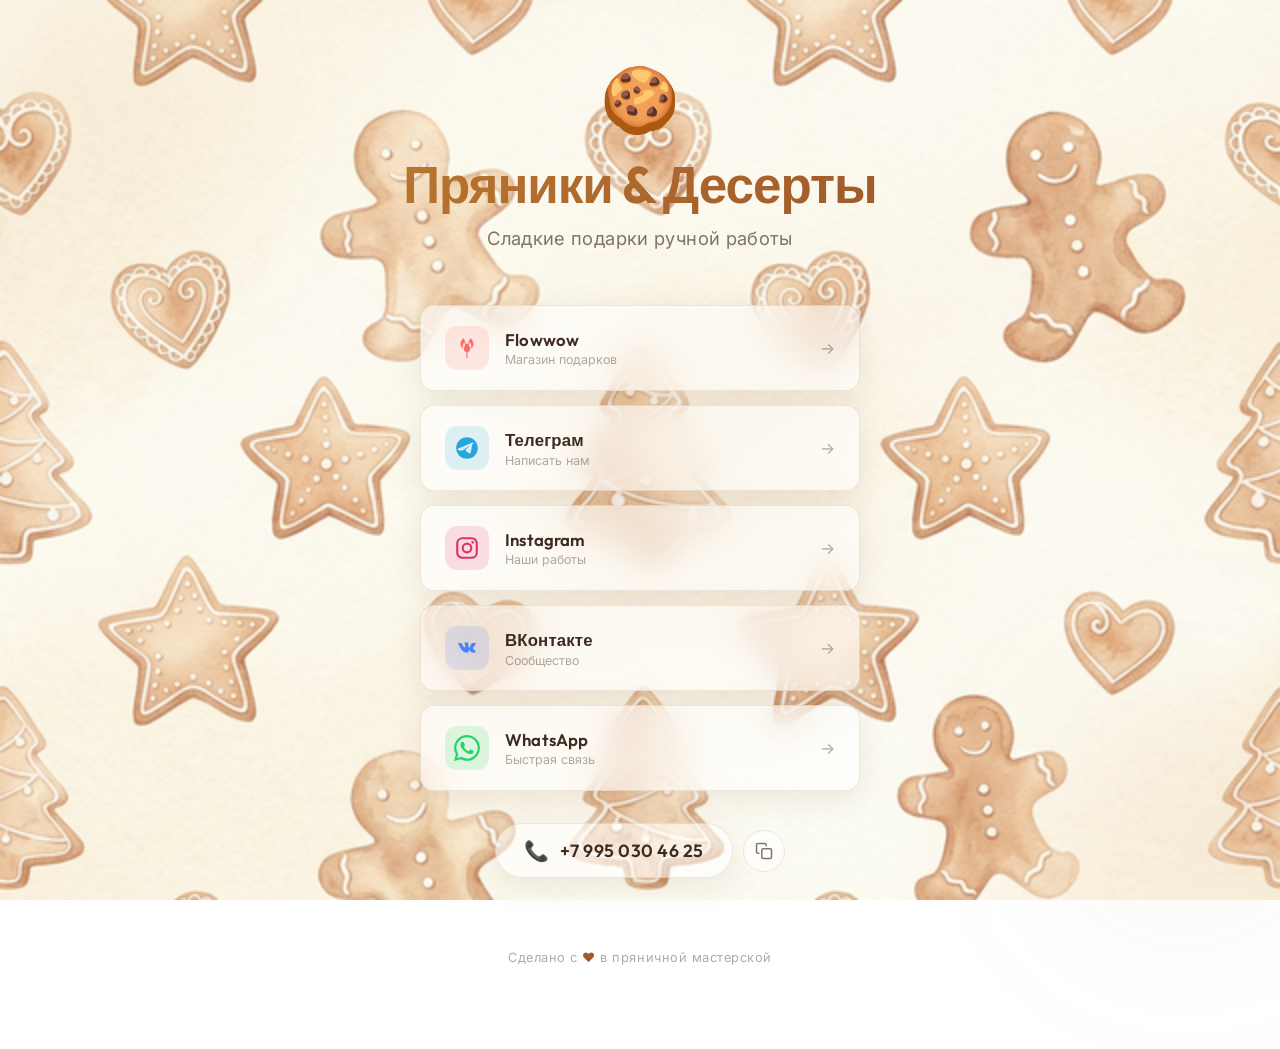
==== commit c6d72436: "feat: favicon, OG meta tags, copy phone button, custom 404 page" ====
--- a/index.html
+++ b/index.html
@@ -5,6 +5,17 @@
     <meta name="viewport" content="width=device-width, initial-scale=1.0">
     <title>Пряники & Десерты — Контакты</title>
     <meta name="description" content="Имбирные пряники и десерты ручной работы. Свяжитесь с нами через Telegram, Instagram, WhatsApp или закажите на Flowwow.">
+
+    <!-- Favicon -->
+    <link rel="icon" type="image/png" href="static/img/favicon.png">
+
+    <!-- Open Graph -->
+    <meta property="og:type" content="website">
+    <meta property="og:title" content="Пряники & Десерты">
+    <meta property="og:description" content="Сладкие подарки ручной работы 🍪 Имбирные пряники и десерты на заказ">
+    <meta property="og:image" content="https://pryaniki-deserty.onrender.com/static/img/gingerbread-bg.png">
+    <meta property="og:url" content="https://pryaniki-deserty.onrender.com/">
+    <meta property="og:locale" content="ru_RU">
 
     <!-- Fonts -->
     <link rel="preconnect" href="https://fonts.googleapis.com">
@@ -136,6 +147,13 @@
                 <span class="phone-block__icon">📞</span>
                 +7 995 030 46 25
             </a>
+            <button class="copy-btn" id="copy-phone" onclick="copyPhone()" title="Скопировать номер">
+                <svg width="18" height="18" viewBox="0 0 24 24" fill="none" stroke="currentColor" stroke-width="2" stroke-linecap="round" stroke-linejoin="round">
+                    <rect x="9" y="9" width="13" height="13" rx="2" ry="2"/>
+                    <path d="M5 15H4a2 2 0 01-2-2V4a2 2 0 012-2h9a2 2 0 012 2v1"/>
+                </svg>
+                <span class="copy-btn__tooltip" id="copy-tooltip">Скопировано!</span>
+            </button>
         </div>
 
         <!-- Footer -->
--- a/static/css/style.css
+++ b/static/css/style.css
@@ -368,7 +368,10 @@
 
 /* ===== Phone Block ===== */
 .phone-block {
-  text-align: center;
+  display: flex;
+  align-items: center;
+  justify-content: center;
+  gap: 10px;
   opacity: 0;
   animation: fadeInUp 0.6s 0.95s ease-out forwards;
   margin-bottom: 48px;
@@ -408,6 +411,71 @@
   font-size: 1.25rem;
 }
 
+/* Copy Button */
+.copy-btn {
+  position: relative;
+  display: flex;
+  align-items: center;
+  justify-content: center;
+  width: 42px;
+  height: 42px;
+  border: 1px solid var(--glass-border);
+  border-radius: 50%;
+  background: var(--bg-card);
+  backdrop-filter: blur(16px);
+  color: var(--text-secondary);
+  cursor: pointer;
+  transition:
+    transform var(--transition-smooth),
+    color var(--transition-smooth),
+    border-color var(--transition-smooth),
+    box-shadow var(--transition-smooth);
+}
+
+.copy-btn:hover {
+  color: var(--accent-gold);
+  border-color: var(--accent-gold);
+  transform: scale(1.1);
+  box-shadow: 0 4px 16px rgba(180, 118, 46, 0.15);
+}
+
+.copy-btn:active {
+  transform: scale(0.95);
+}
+
+.copy-btn__tooltip {
+  position: absolute;
+  bottom: calc(100% + 8px);
+  left: 50%;
+  transform: translateX(-50%) translateY(4px);
+  padding: 6px 12px;
+  background: var(--accent-gold);
+  color: #fff;
+  font-family: 'Inter', sans-serif;
+  font-size: 0.75rem;
+  font-weight: 500;
+  border-radius: 8px;
+  white-space: nowrap;
+  opacity: 0;
+  pointer-events: none;
+  transition: opacity 0.3s ease, transform 0.3s ease;
+}
+
+.copy-btn__tooltip::after {
+  content: '';
+  position: absolute;
+  top: 100%;
+  left: 50%;
+  transform: translateX(-50%);
+  border: 5px solid transparent;
+  border-top-color: var(--accent-gold);
+}
+
+.copy-btn__tooltip--visible {
+  opacity: 1;
+  transform: translateX(-50%) translateY(0);
+}
+
 /* ===== Footer ===== */
 .footer {
   text-align: center;
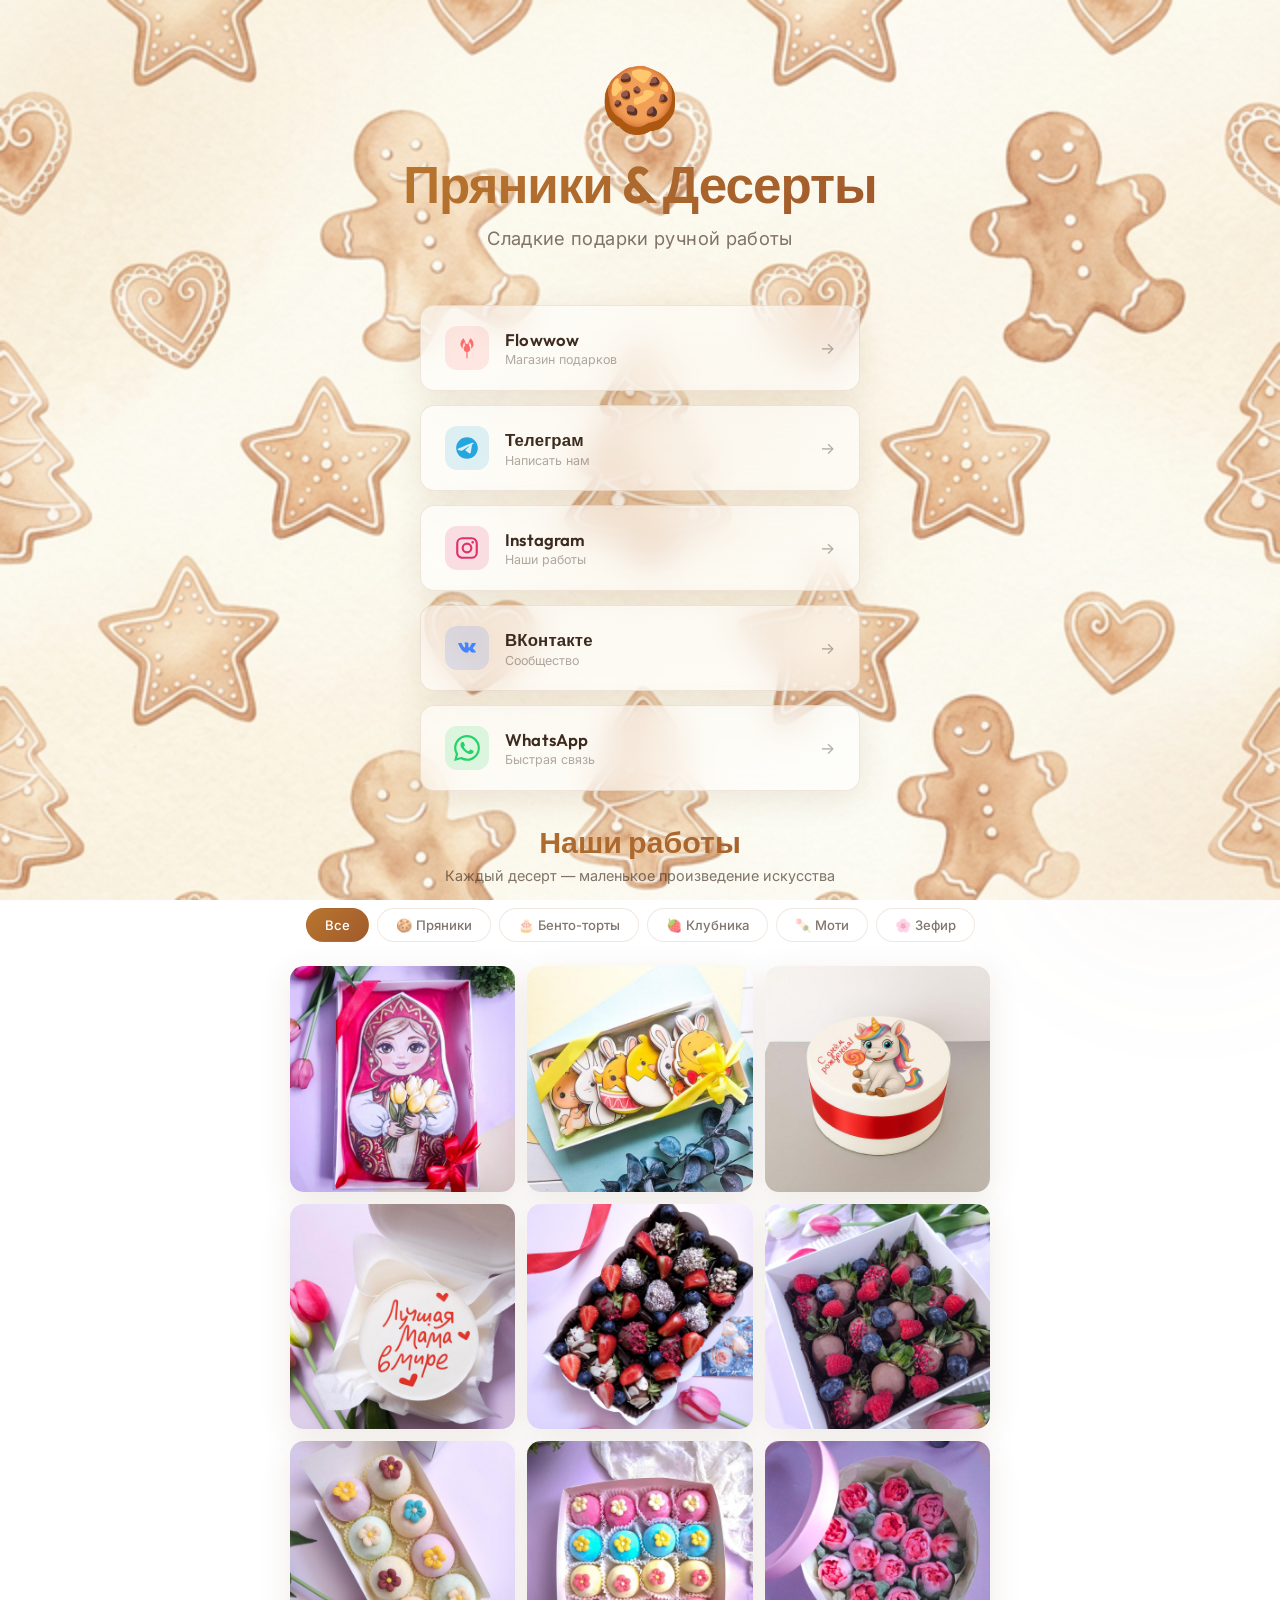
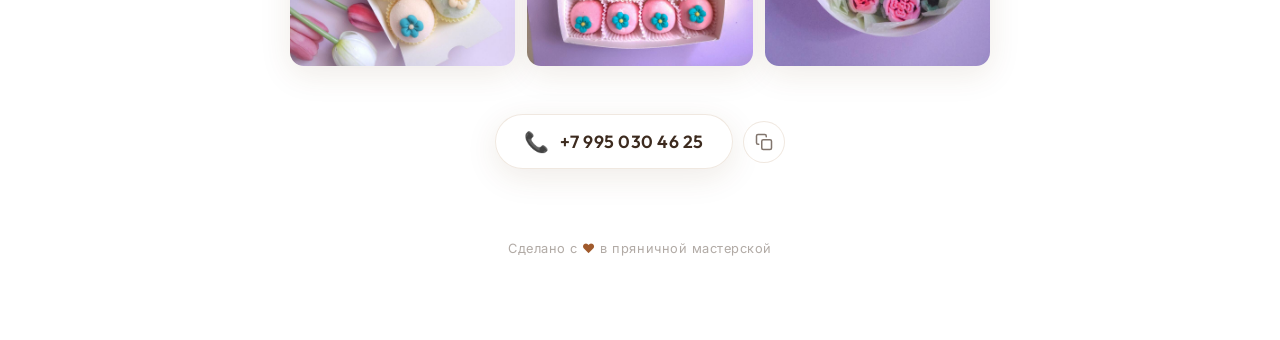
==== commit 02c39a9e: "feat: product gallery with category filter, lightbox, and scroll animations" ====
--- a/index.html
+++ b/index.html
@@ -140,6 +140,85 @@
 
         </div>
 
+        <!-- Gallery Section -->
+        <section class="gallery-section" id="gallery">
+            <h2 class="gallery-section__title">Наши работы</h2>
+            <p class="gallery-section__subtitle">Каждый десерт — маленькое произведение искусства</p>
+
+            <!-- Category Tabs -->
+            <div class="gallery-tabs">
+                <button class="gallery-tab gallery-tab--active" data-category="all" onclick="filterGallery(this)">Все</button>
+                <button class="gallery-tab" data-category="pryaniki" onclick="filterGallery(this)">🍪 Пряники</button>
+                <button class="gallery-tab" data-category="bento" onclick="filterGallery(this)">🎂 Бенто-торты</button>
+                <button class="gallery-tab" data-category="strawberry" onclick="filterGallery(this)">🍓 Клубника</button>
+                <button class="gallery-tab" data-category="mochi" onclick="filterGallery(this)">🍡 Моти</button>
+                <button class="gallery-tab" data-category="zefir" onclick="filterGallery(this)">🌸 Зефир</button>
+            </div>
+
+            <!-- Gallery Grid -->
+            <div class="gallery-grid" id="gallery-grid">
+                <div class="gallery-item" data-category="pryaniki" onclick="openLightbox(this)">
+                    <img src="static/img/gallery/pryaniki-1.jpg" alt="Пряник матрёшка" loading="lazy">
+                    <div class="gallery-item__overlay">
+                        <span class="gallery-item__label">Пряники</span>
+                    </div>
+                </div>
+                <div class="gallery-item" data-category="pryaniki" onclick="openLightbox(this)">
+                    <img src="static/img/gallery/pryaniki-2.jpg" alt="Пасхальные пряники" loading="lazy">
+                    <div class="gallery-item__overlay">
+                        <span class="gallery-item__label">Пряники</span>
+                    </div>
+                </div>
+                <div class="gallery-item" data-category="bento" onclick="openLightbox(this)">
+                    <img src="static/img/gallery/bento-1.jpg" alt="Бенто-торт с единорогом" loading="lazy">
+                    <div class="gallery-item__overlay">
+                        <span class="gallery-item__label">Бенто-торт</span>
+                    </div>
+                </div>
+                <div class="gallery-item" data-category="bento" onclick="openLightbox(this)">
+                    <img src="static/img/gallery/bento-2.jpg" alt="Бенто-торт Лучшая мама" loading="lazy">
+                    <div class="gallery-item__overlay">
+                        <span class="gallery-item__label">Бенто-торт</span>
+                    </div>
+                </div>
+                <div class="gallery-item" data-category="strawberry" onclick="openLightbox(this)">
+                    <img src="static/img/gallery/strawberry-1.jpg" alt="Клубника в шоколаде" loading="lazy">
+                    <div class="gallery-item__overlay">
+                        <span class="gallery-item__label">Клубника в шоколаде</span>
+                    </div>
+                </div>
+                <div class="gallery-item" data-category="strawberry" onclick="openLightbox(this)">
+                    <img src="static/img/gallery/strawberry-2.jpg" alt="Клубника с ягодами" loading="lazy">
+                    <div class="gallery-item__overlay">
+                        <span class="gallery-item__label">Клубника в шоколаде</span>
+                    </div>
+                </div>
+                <div class="gallery-item" data-category="mochi" onclick="openLightbox(this)">
+                    <img src="static/img/gallery/mochi-1.jpg" alt="Моти с цветами" loading="lazy">
+                    <div class="gallery-item__overlay">
+                        <span class="gallery-item__label">Моти</span>
+                    </div>
+                </div>
+                <div class="gallery-item" data-category="mochi" onclick="openLightbox(this)">
+                    <img src="static/img/gallery/mochi-2.jpg" alt="Моти в коробке" loading="lazy">
+                    <div class="gallery-item__overlay">
+                        <span class="gallery-item__label">Моти</span>
+                    </div>
+                </div>
+                <div class="gallery-item" data-category="zefir" onclick="openLightbox(this)">
+                    <img src="static/img/gallery/zefir-1.jpg" alt="Букет из зефира" loading="lazy">
+                    <div class="gallery-item__overlay">
+                        <span class="gallery-item__label">Зефир</span>
+                    </div>
+                </div>
+            </div>
+        </section>
+
+        <!-- Lightbox -->
+        <div class="lightbox" id="lightbox" onclick="closeLightbox(event)">
+            <button class="lightbox__close" onclick="closeLightbox(event)">&times;</button>
+            <img class="lightbox__img" id="lightbox-img" src="" alt="">
+        </div>
         <!-- Phone -->
         <div class="phone-block">
             <a href="tel:+79950304625" class="phone-block__link" id="link-phone"
--- a/static/css/style.css
+++ b/static/css/style.css
@@ -611,3 +611,187 @@
     font-size: 1rem;
   }
 }
+
+/* ===== Gallery Section ===== */
+.gallery-section {
+  width: 100%;
+  max-width: 700px;
+  margin-bottom: 48px;
+  text-align: center;
+}
+
+.gallery-section__title {
+  font-family: 'Outfit', sans-serif;
+  font-size: clamp(1.4rem, 3vw, 1.9rem);
+  font-weight: 700;
+  background: var(--gradient-accent);
+  -webkit-background-clip: text;
+  -webkit-text-fill-color: transparent;
+  background-clip: text;
+  margin-bottom: 6px;
+}
+
+.gallery-section__subtitle {
+  color: var(--text-secondary);
+  font-size: 0.9rem;
+  margin-bottom: 24px;
+}
+
+/* Category Tabs */
+.gallery-tabs {
+  display: flex;
+  flex-wrap: wrap;
+  gap: 8px;
+  justify-content: center;
+  margin-bottom: 24px;
+}
+
+.gallery-tab {
+  padding: 8px 18px;
+  border: 1px solid var(--glass-border);
+  border-radius: 50px;
+  background: var(--bg-card);
+  color: var(--text-secondary);
+  font-family: 'Inter', sans-serif;
+  font-size: 0.82rem;
+  font-weight: 500;
+  cursor: pointer;
+  backdrop-filter: blur(12px);
+  transition:
+    background var(--transition-smooth),
+    color var(--transition-smooth),
+    border-color var(--transition-smooth),
+    transform 0.2s ease;
+}
+
+.gallery-tab:hover {
+  border-color: var(--accent-gold);
+  color: var(--text-primary);
+}
+
+.gallery-tab--active {
+  background: linear-gradient(135deg, var(--accent-gold), var(--accent-warm));
+  color: #fff;
+  border-color: transparent;
+}
+
+/* Gallery Grid */
+.gallery-grid {
+  display: grid;
+  grid-template-columns: 1fr 1fr;
+  gap: 12px;
+}
+
+.gallery-item {
+  position: relative;
+  border-radius: var(--radius-md);
+  overflow: hidden;
+  cursor: pointer;
+  aspect-ratio: 1;
+  box-shadow: var(--shadow-card);
+  transition:
+    transform var(--transition-smooth),
+    box-shadow var(--transition-smooth);
+  animation: fadeInUp 0.5s ease-out both;
+}
+
+.gallery-item.hidden {
+  display: none;
+}
+
+.gallery-item:hover {
+  transform: translateY(-4px) scale(1.02);
+  box-shadow: 0 12px 40px rgba(100, 60, 20, 0.18);
+}
+
+.gallery-item img {
+  width: 100%;
+  height: 100%;
+  object-fit: cover;
+  transition: transform 0.6s ease;
+}
+
+.gallery-item:hover img {
+  transform: scale(1.08);
+}
+
+.gallery-item__overlay {
+  position: absolute;
+  bottom: 0;
+  left: 0;
+  right: 0;
+  padding: 12px 16px;
+  background: linear-gradient(to top, rgba(30, 20, 10, 0.7), transparent);
+  opacity: 0;
+  transform: translateY(8px);
+  transition: opacity 0.3s ease, transform 0.3s ease;
+}
+
+.gallery-item:hover .gallery-item__overlay {
+  opacity: 1;
+  transform: translateY(0);
+}
+
+.gallery-item__label {
+  color: #fff;
+  font-family: 'Outfit', sans-serif;
+  font-weight: 600;
+  font-size: 0.85rem;
+}
+
+/* Lightbox */
+.lightbox {
+  position: fixed;
+  inset: 0;
+  z-index: 1000;
+  display: flex;
+  align-items: center;
+  justify-content: center;
+  background: rgba(0, 0, 0, 0.85);
+  backdrop-filter: blur(12px);
+  opacity: 0;
+  pointer-events: none;
+  transition: opacity 0.35s ease;
+}
+
+.lightbox--open {
+  opacity: 1;
+  pointer-events: auto;
+}
+
+.lightbox__img {
+  max-width: 90vw;
+  max-height: 85vh;
+  border-radius: var(--radius-lg);
+  box-shadow: 0 20px 60px rgba(0, 0, 0, 0.5);
+  transform: scale(0.9);
+  transition: transform 0.35s ease;
+}
+
+.lightbox--open .lightbox__img {
+  transform: scale(1);
+}
+
+.lightbox__close {
+  position: absolute;
+  top: 20px;
+  right: 24px;
+  background: none;
+  border: none;
+  color: #fff;
+  font-size: 2.5rem;
+  cursor: pointer;
+  transition: transform 0.2s ease;
+  line-height: 1;
+}
+
+.lightbox__close:hover {
+  transform: scale(1.2);
+}
+
+/* Responsive Gallery */
+@media (min-width: 540px) {
+  .gallery-grid {
+    grid-template-columns: repeat(3, 1fr);
+  }
+}
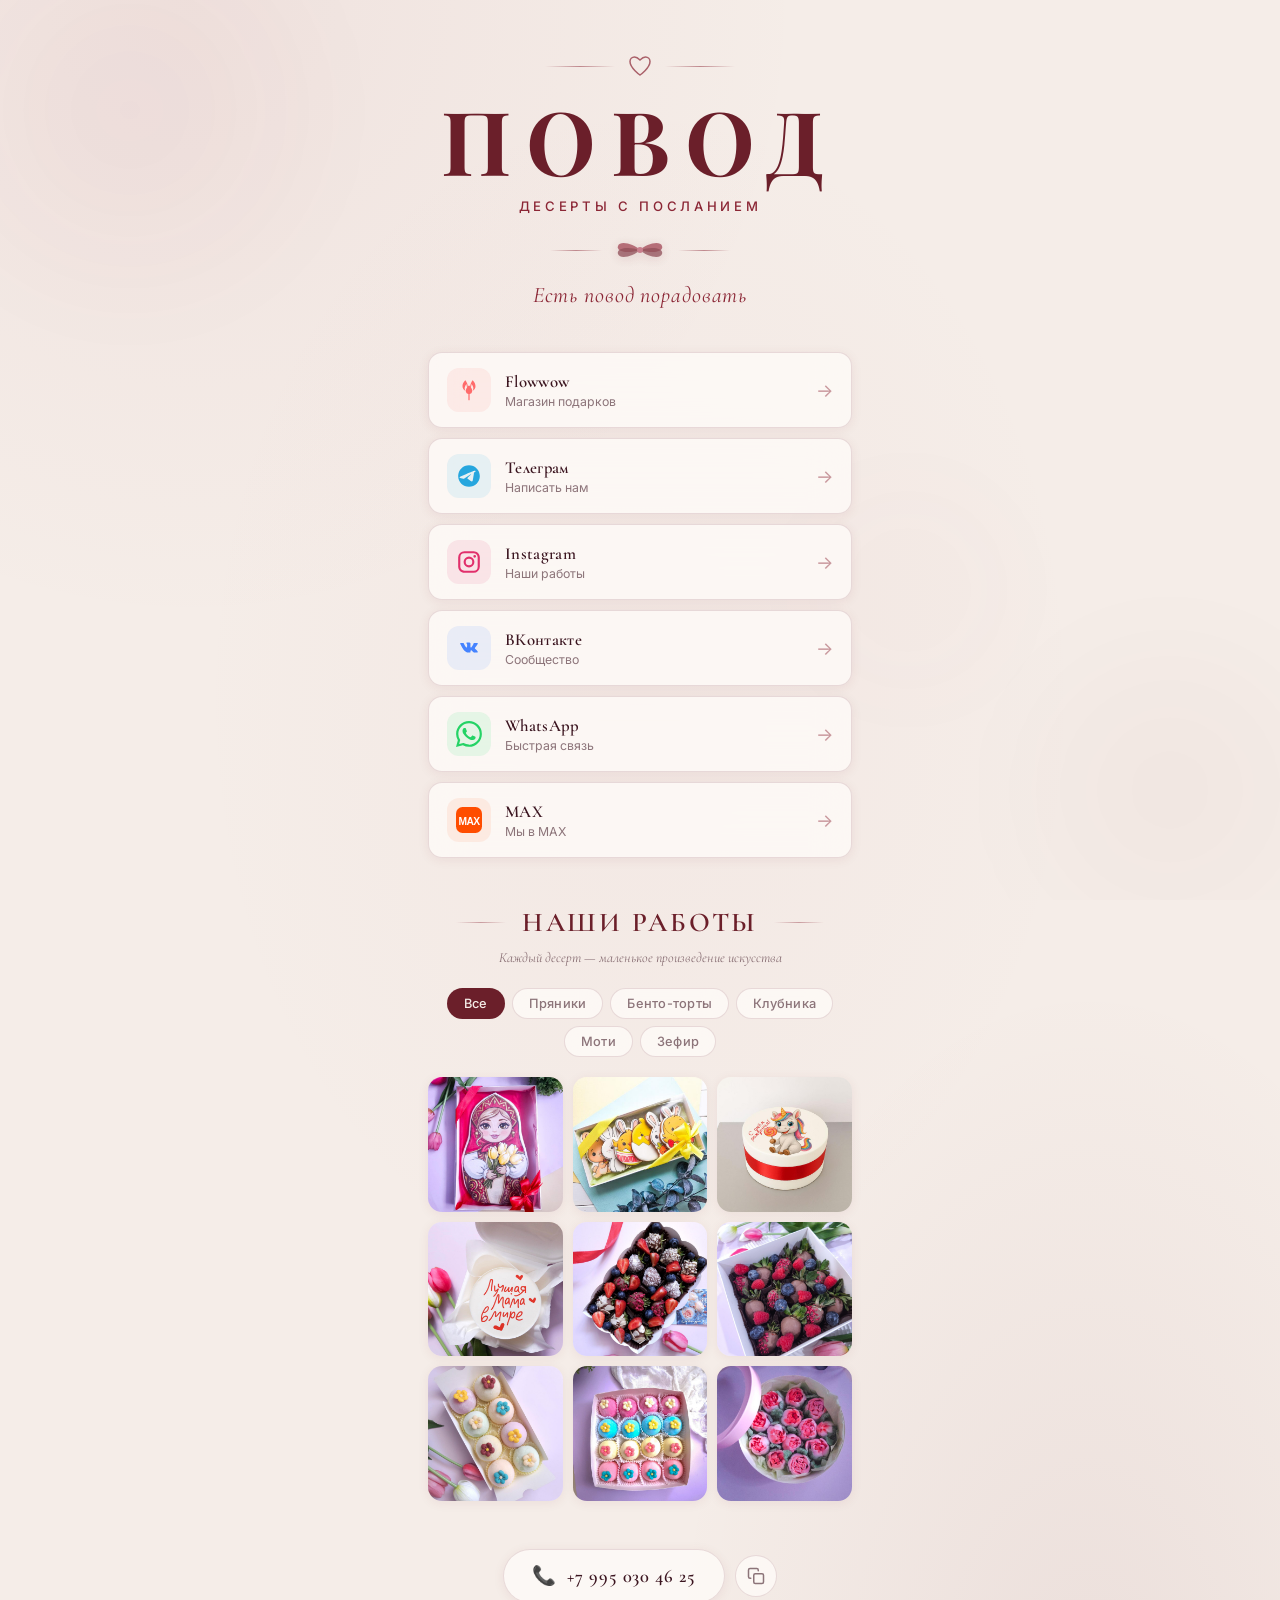
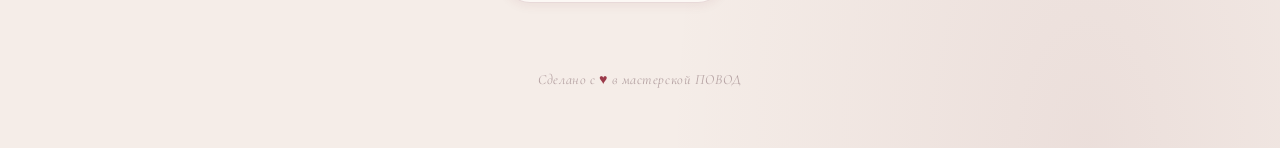
==== commit b98e6e47: "rebrand: ПОВОД — новое название, стиль, ссылки, добавлен MAX" ====
--- a/index.html
+++ b/index.html
@@ -3,16 +3,16 @@
 <head>
     <meta charset="UTF-8">
     <meta name="viewport" content="width=device-width, initial-scale=1.0">
-    <title>Пряники & Десерты — Контакты</title>
-    <meta name="description" content="Имбирные пряники и десерты ручной работы. Свяжитесь с нами через Telegram, Instagram, WhatsApp или закажите на Flowwow.">
+    <title>ПОВОД — Десерты с посланием</title>
+    <meta name="description" content="Десерты с посланием. Есть повод порадовать — закажите пряники, бенто-торты, моти и зефир ручной работы.">
 
     <!-- Favicon -->
     <link rel="icon" type="image/png" href="static/img/favicon.png">
 
     <!-- Open Graph -->
     <meta property="og:type" content="website">
-    <meta property="og:title" content="Пряники & Десерты">
-    <meta property="og:description" content="Сладкие подарки ручной работы 🍪 Имбирные пряники и десерты на заказ">
+    <meta property="og:title" content="ПОВОД — Десерты с посланием">
+    <meta property="og:description" content="Десерты с посланием 🎀 Есть повод порадовать">
     <meta property="og:image" content="https://pryaniki-deserty.onrender.com/static/img/gingerbread-bg.png">
     <meta property="og:url" content="https://pryaniki-deserty.onrender.com/">
     <meta property="og:locale" content="ru_RU">
@@ -20,36 +20,51 @@
     <!-- Fonts -->
     <link rel="preconnect" href="https://fonts.googleapis.com">
     <link rel="preconnect" href="https://fonts.gstatic.com" crossorigin>
-    <link href="https://fonts.googleapis.com/css2?family=Inter:wght@400;500&family=Outfit:wght@600;700&display=swap" rel="stylesheet">
+    <link href="https://fonts.googleapis.com/css2?family=Cormorant+Garamond:ital,wght@0,400;0,600;0,700;1,400&family=Inter:wght@400;500&family=Playfair+Display:wght@700&display=swap" rel="stylesheet">
 
     <!-- Styles -->
     <link rel="stylesheet" href="static/css/style.css">
 </head>
 <body>
 
-    <!-- Ambient Background -->
-    <div class="bg-particles">
-        <div class="particle"></div>
-        <div class="particle"></div>
-        <div class="particle"></div>
-        <div class="particle"></div>
-        <div class="particle"></div>
-        <div class="particle"></div>
-        <div class="particle"></div>
-        <div class="particle"></div>
+    <!-- Decorative background elements -->
+    <div class="bg-deco">
+        <div class="bg-deco__orb bg-deco__orb--1"></div>
+        <div class="bg-deco__orb bg-deco__orb--2"></div>
+        <div class="bg-deco__orb bg-deco__orb--3"></div>
     </div>
-    <div class="glow-orb glow-orb--1"></div>
-    <div class="glow-orb glow-orb--2"></div>
-    <div class="glow-orb glow-orb--3"></div>
 
     <!-- Main Content -->
     <div class="main-wrapper">
 
         <!-- Hero -->
         <header class="hero">
-            <div class="hero__icon">🍪</div>
-            <h1 class="hero__title">Пряники & Десерты</h1>
-            <p class="hero__subtitle">Сладкие подарки ручной работы</p>
+            <!-- Decorative top line with heart -->
+            <div class="hero__ornament">
+                <span class="hero__line"></span>
+                <svg class="hero__heart" width="22" height="20" viewBox="0 0 22 20" fill="none">
+                    <path d="M11 19C11 19 1 12 1 5.5C1 3 3 1 5.5 1C7.5 1 9.5 2.5 11 4C12.5 2.5 14.5 1 16.5 1C19 1 21 3 21 5.5C21 12 11 19 11 19Z" stroke="#8B2635" stroke-width="1.5" fill="none"/>
+                </svg>
+                <span class="hero__line"></span>
+            </div>
+
+            <h1 class="hero__title">ПОВОД</h1>
+            <p class="hero__tagline">ДЕСЕРТЫ С ПОСЛАНИЕМ</p>
+
+            <!-- Bow ornament -->
+            <div class="hero__bow-wrap">
+                <span class="hero__line hero__line--short"></span>
+                <svg class="hero__bow" width="48" height="28" viewBox="0 0 48 28" fill="none">
+                    <path d="M24 14 C18 8, 4 4, 2 10 C0 16, 12 18, 24 14Z" fill="#9B3A4A" opacity="0.85"/>
+                    <path d="M24 14 C30 8, 44 4, 46 10 C48 16, 36 18, 24 14Z" fill="#9B3A4A" opacity="0.85"/>
+                    <path d="M24 14 C18 20, 4 24, 2 18 C0 12, 12 10, 24 14Z" fill="#7a2d3a" opacity="0.75"/>
+                    <path d="M24 14 C30 20, 44 24, 46 18 C48 12, 36 10, 24 14Z" fill="#7a2d3a" opacity="0.75"/>
+                    <circle cx="24" cy="14" r="3" fill="#c0687a"/>
+                </svg>
+                <span class="hero__line hero__line--short"></span>
+            </div>
+
+            <p class="hero__slogan"><em>Есть повод порадовать</em></p>
         </header>
 
         <!-- Contact Cards -->
@@ -61,8 +76,8 @@
                onclick="incrementVisit('Flowwow')">
                 <div class="contact-card__icon contact-card__icon--flowwow">
                     <svg viewBox="0 0 32 32" fill="none" xmlns="http://www.w3.org/2000/svg">
-                        <path d="M11.5 4C11.5 4 8 7 8 11.5C8 14.5 9.5 16 11.5 17C11.5 17 11.5 17 11.5 17L11.5 17C10 14.5 10.5 11 13 8.5C13 8.5 13 12 14.5 14.5C14.5 14.5 15 11 13.5 7.5C13.5 7.5 12.5 5 11.5 4Z" fill="#FF6B6B"/>
-                        <path d="M20.5 4C20.5 4 24 7 24 11.5C24 14.5 22.5 16 20.5 17C20.5 17 20.5 17 20.5 17L20.5 17C22 14.5 21.5 11 19 8.5C19 8.5 19 12 17.5 14.5C17.5 14.5 17 11 18.5 7.5C18.5 7.5 19.5 5 20.5 4Z" fill="#FF6B6B"/>
+                        <path d="M11.5 4C11.5 4 8 7 8 11.5C8 14.5 9.5 16 11.5 17L11.5 17C10 14.5 10.5 11 13 8.5C13 8.5 13 12 14.5 14.5C14.5 14.5 15 11 13.5 7.5C13.5 7.5 12.5 5 11.5 4Z" fill="#FF6B6B"/>
+                        <path d="M20.5 4C20.5 4 24 7 24 11.5C24 14.5 22.5 16 20.5 17L20.5 17C22 14.5 21.5 11 19 8.5C19 8.5 19 12 17.5 14.5C17.5 14.5 17 11 18.5 7.5C18.5 7.5 19.5 5 20.5 4Z" fill="#FF6B6B"/>
                         <path d="M16 10C16 10 12 13.5 12 17C12 19.5 13.5 21 16 21C18.5 21 20 19.5 20 17C20 13.5 16 10 16 10Z" fill="#FF6B6B"/>
                         <path d="M15.25 19C15.25 19 15.25 24 15.25 28C15.25 28.414 15.586 28.75 16 28.75C16.414 28.75 16.75 28.414 16.75 28C16.75 24 16.75 19 16.75 19" fill="#FF6B6B"/>
                     </svg>
@@ -91,7 +106,7 @@
             </a>
 
             <!-- Instagram -->
-            <a href="https://www.instagram.com/pryaniki.deserty/" target="_blank" rel="noopener"
+            <a href="https://www.instagram.com/povod.dessert?igsh=MXhzOHAxbXIzcTU0cg==" target="_blank" rel="noopener"
                class="contact-card" id="link-instagram"
                onclick="incrementVisit('instagram')">
                 <div class="contact-card__icon contact-card__icon--instagram">
@@ -107,7 +122,7 @@
             </a>
 
             <!-- VK -->
-            <a href="https://vk.com/pryanikideserty" target="_blank" rel="noopener"
+            <a href="https://vk.ru/povod.dessert" target="_blank" rel="noopener"
                class="contact-card" id="link-vk"
                onclick="incrementVisit('vk')">
                 <div class="contact-card__icon contact-card__icon--vk">
@@ -138,78 +153,81 @@
                 <span class="contact-card__arrow">→</span>
             </a>
 
+            <!-- MAX -->
+            <a href="https://max.ru/join/-p-8k31PhdMd-LAWYjfTXeMJKLoxxsoPrShTKxrBDic" target="_blank" rel="noopener"
+               class="contact-card" id="link-max"
+               onclick="incrementVisit('max')">
+                <div class="contact-card__icon contact-card__icon--max">
+                    <svg viewBox="0 0 24 24" fill="none" xmlns="http://www.w3.org/2000/svg">
+                        <rect width="24" height="24" rx="6" fill="#FF4D00"/>
+                        <text x="12" y="16.5" text-anchor="middle" font-family="Arial Black, sans-serif" font-weight="900" font-size="9.5" fill="white" letter-spacing="-0.5">MAX</text>
+                    </svg>
+                </div>
+                <div class="contact-card__info">
+                    <span class="contact-card__name">MAX</span>
+                    <span class="contact-card__label">Мы в MAX</span>
+                </div>
+                <span class="contact-card__arrow">→</span>
+            </a>
+
         </div>
 
         <!-- Gallery Section -->
         <section class="gallery-section" id="gallery">
-            <h2 class="gallery-section__title">Наши работы</h2>
+            <div class="gallery-section__header">
+                <span class="gallery-section__line"></span>
+                <h2 class="gallery-section__title">Наши работы</h2>
+                <span class="gallery-section__line"></span>
+            </div>
             <p class="gallery-section__subtitle">Каждый десерт — маленькое произведение искусства</p>
 
             <!-- Category Tabs -->
             <div class="gallery-tabs">
                 <button class="gallery-tab gallery-tab--active" data-category="all" onclick="filterGallery(this)">Все</button>
-                <button class="gallery-tab" data-category="pryaniki" onclick="filterGallery(this)">🍪 Пряники</button>
-                <button class="gallery-tab" data-category="bento" onclick="filterGallery(this)">🎂 Бенто-торты</button>
-                <button class="gallery-tab" data-category="strawberry" onclick="filterGallery(this)">🍓 Клубника</button>
-                <button class="gallery-tab" data-category="mochi" onclick="filterGallery(this)">🍡 Моти</button>
-                <button class="gallery-tab" data-category="zefir" onclick="filterGallery(this)">🌸 Зефир</button>
+                <button class="gallery-tab" data-category="pryaniki" onclick="filterGallery(this)">Пряники</button>
+                <button class="gallery-tab" data-category="bento" onclick="filterGallery(this)">Бенто-торты</button>
+                <button class="gallery-tab" data-category="strawberry" onclick="filterGallery(this)">Клубника</button>
+                <button class="gallery-tab" data-category="mochi" onclick="filterGallery(this)">Моти</button>
+                <button class="gallery-tab" data-category="zefir" onclick="filterGallery(this)">Зефир</button>
             </div>
 
             <!-- Gallery Grid -->
             <div class="gallery-grid" id="gallery-grid">
                 <div class="gallery-item" data-category="pryaniki" onclick="openLightbox(this)">
                     <img src="static/img/gallery/pryaniki-1.jpg" alt="Пряник матрёшка" loading="lazy">
-                    <div class="gallery-item__overlay">
-                        <span class="gallery-item__label">Пряники</span>
-                    </div>
+                    <div class="gallery-item__overlay"><span class="gallery-item__label">Пряники</span></div>
                 </div>
                 <div class="gallery-item" data-category="pryaniki" onclick="openLightbox(this)">
                     <img src="static/img/gallery/pryaniki-2.jpg" alt="Пасхальные пряники" loading="lazy">
-                    <div class="gallery-item__overlay">
-                        <span class="gallery-item__label">Пряники</span>
-                    </div>
+                    <div class="gallery-item__overlay"><span class="gallery-item__label">Пряники</span></div>
                 </div>
                 <div class="gallery-item" data-category="bento" onclick="openLightbox(this)">
                     <img src="static/img/gallery/bento-1.jpg" alt="Бенто-торт с единорогом" loading="lazy">
-                    <div class="gallery-item__overlay">
-                        <span class="gallery-item__label">Бенто-торт</span>
-                    </div>
+                    <div class="gallery-item__overlay"><span class="gallery-item__label">Бенто-торт</span></div>
                 </div>
                 <div class="gallery-item" data-category="bento" onclick="openLightbox(this)">
                     <img src="static/img/gallery/bento-2.jpg" alt="Бенто-торт Лучшая мама" loading="lazy">
-                    <div class="gallery-item__overlay">
-                        <span class="gallery-item__label">Бенто-торт</span>
-                    </div>
+                    <div class="gallery-item__overlay"><span class="gallery-item__label">Бенто-торт</span></div>
                 </div>
                 <div class="gallery-item" data-category="strawberry" onclick="openLightbox(this)">
                     <img src="static/img/gallery/strawberry-1.jpg" alt="Клубника в шоколаде" loading="lazy">
-                    <div class="gallery-item__overlay">
-                        <span class="gallery-item__label">Клубника в шоколаде</span>
-                    </div>
+                    <div class="gallery-item__overlay"><span class="gallery-item__label">Клубника</span></div>
                 </div>
                 <div class="gallery-item" data-category="strawberry" onclick="openLightbox(this)">
                     <img src="static/img/gallery/strawberry-2.jpg" alt="Клубника с ягодами" loading="lazy">
-                    <div class="gallery-item__overlay">
-                        <span class="gallery-item__label">Клубника в шоколаде</span>
-                    </div>
+                    <div class="gallery-item__overlay"><span class="gallery-item__label">Клубника</span></div>
                 </div>
                 <div class="gallery-item" data-category="mochi" onclick="openLightbox(this)">
                     <img src="static/img/gallery/mochi-1.jpg" alt="Моти с цветами" loading="lazy">
-                    <div class="gallery-item__overlay">
-                        <span class="gallery-item__label">Моти</span>
-                    </div>
+                    <div class="gallery-item__overlay"><span class="gallery-item__label">Моти</span></div>
                 </div>
                 <div class="gallery-item" data-category="mochi" onclick="openLightbox(this)">
                     <img src="static/img/gallery/mochi-2.jpg" alt="Моти в коробке" loading="lazy">
-                    <div class="gallery-item__overlay">
-                        <span class="gallery-item__label">Моти</span>
-                    </div>
+                    <div class="gallery-item__overlay"><span class="gallery-item__label">Моти</span></div>
                 </div>
                 <div class="gallery-item" data-category="zefir" onclick="openLightbox(this)">
                     <img src="static/img/gallery/zefir-1.jpg" alt="Букет из зефира" loading="lazy">
-                    <div class="gallery-item__overlay">
-                        <span class="gallery-item__label">Зефир</span>
-                    </div>
+                    <div class="gallery-item__overlay"><span class="gallery-item__label">Зефир</span></div>
                 </div>
             </div>
         </section>
@@ -219,6 +237,7 @@
             <button class="lightbox__close" onclick="closeLightbox(event)">&times;</button>
             <img class="lightbox__img" id="lightbox-img" src="" alt="">
         </div>
+
         <!-- Phone -->
         <div class="phone-block">
             <a href="tel:+79950304625" class="phone-block__link" id="link-phone"
@@ -238,7 +257,7 @@
         <!-- Footer -->
         <footer class="footer">
             <p class="footer__text">
-                Сделано с <span class="footer__heart">♥</span> в пряничной мастерской
+                Сделано с <span class="footer__heart">♥</span> в мастерской ПОВОД
             </p>
         </footer>
 
--- a/static/css/style.css
+++ b/static/css/style.css
@@ -1,369 +1,332 @@
-/* ===== CSS Custom Properties ===== */
+/* ===== CSS Custom Properties — ПОВОД Brand ===== */
 :root {
-  --bg-light: #fdf6ee;
-  --bg-card: rgba(255, 255, 255, 0.55);
-  --bg-card-hover: rgba(255, 255, 255, 0.75);
-  --glass-border: rgba(180, 140, 100, 0.2);
-  --glass-border-hover: rgba(180, 140, 100, 0.4);
-  --accent-gold: #b8762e;
-  --accent-warm: #a05a2c;
-  --accent-soft: #d4a55a;
-  --text-primary: #3d2b1f;
-  --text-secondary: rgba(61, 43, 31, 0.65);
-  --text-muted: rgba(61, 43, 31, 0.4);
-  --glow-gold: rgba(184, 118, 46, 0.15);
-  --glow-warm: rgba(160, 90, 44, 0.12);
-  --gradient-hero: linear-gradient(135deg, #fdf6ee 0%, #f5e6d3 40%, #faf0e4 100%);
-  --gradient-accent: linear-gradient(135deg, var(--accent-gold), var(--accent-warm));
-  --shadow-card: 0 8px 32px rgba(100, 60, 20, 0.1);
-  --shadow-card-hover: 0 12px 48px rgba(100, 60, 20, 0.18), 0 0 40px var(--glow-gold);
-  --radius-lg: 20px;
-  --radius-md: 14px;
-  --transition-smooth: 0.4s cubic-bezier(0.25, 0.46, 0.45, 0.94);
+  /* Brand Colors */
+  --cream:        #f5ede8;
+  --cream-dark:   #ede0d8;
+  --cream-deep:   #e4d0c8;
+  --burgundy:     #6b1f2a;
+  --burgundy-mid: #8b2635;
+  --burgundy-lt:  #9b3a4a;
+  --rose:         #c07080;
+  --rose-lt:      #d4909e;
+
+  /* UI Tokens */
+  --bg:              var(--cream);
+  --bg-card:         rgba(255, 253, 250, 0.72);
+  --bg-card-hover:   rgba(255, 253, 250, 0.92);
+  --border:          rgba(107, 31, 42, 0.14);
+  --border-hover:    rgba(107, 31, 42, 0.32);
+  --text-primary:    #3b1520;
+  --text-secondary:  rgba(59, 21, 32, 0.58);
+  --text-muted:      rgba(59, 21, 32, 0.35);
+  --shadow-sm:       0 2px 12px rgba(107, 31, 42, 0.07);
+  --shadow-md:       0 6px 28px rgba(107, 31, 42, 0.12);
+  --shadow-lg:       0 12px 48px rgba(107, 31, 42, 0.18);
+  --radius-lg:       20px;
+  --radius-md:       14px;
+  --radius-sm:       8px;
+  --transition:      0.38s cubic-bezier(0.25, 0.46, 0.45, 0.94);
   --transition-bounce: 0.5s cubic-bezier(0.34, 1.56, 0.64, 1);
 }
 
 /* ===== Reset & Base ===== */
 *, *::before, *::after {
-  margin: 0;
-  padding: 0;
-  box-sizing: border-box;
+  margin: 0; padding: 0; box-sizing: border-box;
 }
 
 html {
   scroll-behavior: smooth;
   -webkit-font-smoothing: antialiased;
-  -moz-osx-font-smoothing: grayscale;
 }
 
 body {
   font-family: 'Inter', sans-serif;
-  background: var(--gradient-hero);
-  background-image: url('../img/gingerbread-bg.png');
-  background-size: cover;
-  background-position: center;
-  background-attachment: fixed;
-  background-blend-mode: soft-light;
+  background-color: var(--cream);
+  background-image:
+    radial-gradient(ellipse 80% 60% at 15% 0%, rgba(155, 58, 74, 0.06) 0%, transparent 60%),
+    radial-gradient(ellipse 60% 80% at 85% 100%, rgba(107, 31, 42, 0.07) 0%, transparent 55%),
+    radial-gradient(ellipse 50% 50% at 50% 40%, rgba(192, 112, 128, 0.04) 0%, transparent 70%);
   color: var(--text-primary);
   min-height: 100vh;
   overflow-x: hidden;
-  position: relative;
-}
-
-/* ===== Animated Background Particles ===== */
-.bg-particles {
+}
+
+/* ===== Decorative Orbs ===== */
+.bg-deco {
   position: fixed;
-  top: 0;
-  left: 0;
-  width: 100%;
-  height: 100%;
+  inset: 0;
   pointer-events: none;
   z-index: 0;
   overflow: hidden;
 }
 
-.particle {
+.bg-deco__orb {
   position: absolute;
   border-radius: 50%;
-  opacity: 0;
-  animation: floatParticle var(--duration) var(--delay) ease-in-out infinite;
-}
-
-.particle:nth-child(1) {
-  width: 6px; height: 6px;
-  background: var(--accent-gold);
-  left: 10%; top: 20%;
-  --duration: 8s; --delay: 0s;
-}
-.particle:nth-child(2) {
-  width: 4px; height: 4px;
-  background: var(--accent-warm);
-  left: 25%; top: 60%;
-  --duration: 10s; --delay: 1s;
-}
-.particle:nth-child(3) {
-  width: 8px; height: 8px;
-  background: var(--accent-soft);
-  left: 70%; top: 30%;
-  --duration: 12s; --delay: 2s;
-}
-.particle:nth-child(4) {
-  width: 5px; height: 5px;
-  background: var(--accent-gold);
-  left: 85%; top: 70%;
-  --duration: 9s; --delay: 0.5s;
-}
-.particle:nth-child(5) {
-  width: 3px; height: 3px;
-  background: var(--accent-warm);
-  left: 50%; top: 15%;
-  --duration: 11s; --delay: 3s;
-}
-.particle:nth-child(6) {
-  width: 7px; height: 7px;
-  background: var(--accent-soft);
-  left: 35%; top: 80%;
-  --duration: 7s; --delay: 1.5s;
-}
-.particle:nth-child(7) {
-  width: 4px; height: 4px;
-  background: var(--accent-gold);
-  left: 60%; top: 50%;
-  --duration: 13s; --delay: 4s;
-}
-.particle:nth-child(8) {
-  width: 6px; height: 6px;
-  background: var(--accent-warm);
-  left: 90%; top: 10%;
-  --duration: 10s; --delay: 2.5s;
-}
-
-/* ===== Ambient Glow Orbs ===== */
-.glow-orb {
-  position: fixed;
-  border-radius: 50%;
-  filter: blur(80px);
-  pointer-events: none;
-  z-index: 0;
-}
-
-.glow-orb--1 {
-  width: 400px; height: 400px;
-  background: radial-gradient(circle, rgba(212, 165, 90, 0.12), transparent 70%);
-  top: -100px; left: -100px;
-  animation: orbDrift1 20s ease-in-out infinite;
-}
-
-.glow-orb--2 {
-  width: 350px; height: 350px;
-  background: radial-gradient(circle, rgba(196, 122, 74, 0.1), transparent 70%);
+  filter: blur(70px);
+  opacity: 0.45;
+}
+
+.bg-deco__orb--1 {
+  width: 460px; height: 460px;
+  background: radial-gradient(circle, rgba(155, 58, 74, 0.12), transparent 70%);
+  top: -120px; left: -100px;
+  animation: orbDrift1 22s ease-in-out infinite;
+}
+
+.bg-deco__orb--2 {
+  width: 380px; height: 380px;
+  background: radial-gradient(circle, rgba(107, 31, 42, 0.1), transparent 70%);
   bottom: -80px; right: -80px;
-  animation: orbDrift2 25s ease-in-out infinite;
-}
-
-.glow-orb--3 {
-  width: 250px; height: 250px;
-  background: radial-gradient(circle, rgba(232, 201, 155, 0.08), transparent 70%);
-  top: 50%; left: 50%;
-  transform: translate(-50%, -50%);
-  animation: orbPulse 15s ease-in-out infinite;
-}
-
-/* ===== Main Container ===== */
+  animation: orbDrift2 28s ease-in-out infinite;
+}
+
+.bg-deco__orb--3 {
+  width: 280px; height: 280px;
+  background: radial-gradient(circle, rgba(192, 112, 128, 0.08), transparent 70%);
+  top: 50%; left: 60%;
+  animation: orbPulse 18s ease-in-out infinite;
+}
+
+@keyframes orbDrift1 {
+  0%, 100% { transform: translate(0, 0) scale(1); }
+  33%       { transform: translate(40px, 30px) scale(1.05); }
+  66%       { transform: translate(-20px, 50px) scale(0.97); }
+}
+@keyframes orbDrift2 {
+  0%, 100% { transform: translate(0, 0) scale(1); }
+  40%       { transform: translate(-50px, -30px) scale(1.07); }
+  70%       { transform: translate(20px, -50px) scale(0.95); }
+}
+@keyframes orbPulse {
+  0%, 100% { transform: scale(1) translate(-50%, -50%); opacity: 0.45; }
+  50%       { transform: scale(1.15) translate(-45%, -55%); opacity: 0.3; }
+}
+
+/* ===== Main Wrapper ===== */
 .main-wrapper {
   position: relative;
   z-index: 1;
+  max-width: 480px;
+  margin: 0 auto;
+  padding: 48px 20px 32px;
   display: flex;
   flex-direction: column;
   align-items: center;
-  justify-content: center;
-  min-height: 100vh;
-  padding: 40px 20px;
-}
-
-/* ===== Hero Section ===== */
+  gap: 0;
+}
+
+/* ===== Hero ===== */
 .hero {
   text-align: center;
+  margin-bottom: 44px;
+  animation: fadeInUp 0.7s ease-out both;
+}
+
+/* Ornament row with heart */
+.hero__ornament {
+  display: flex;
+  align-items: center;
+  justify-content: center;
+  gap: 14px;
+  margin-bottom: 20px;
+}
+
+.hero__line {
+  display: block;
+  height: 1px;
+  width: 70px;
+  background: linear-gradient(90deg, transparent, var(--burgundy-mid), transparent);
+  opacity: 0.5;
+}
+
+.hero__line--short {
+  width: 52px;
+}
+
+.hero__heart {
+  opacity: 0.7;
+  animation: heartbeat 3.2s ease-in-out infinite;
+  flex-shrink: 0;
+}
+
+@keyframes heartbeat {
+  0%, 100% { transform: scale(1); }
+  30%       { transform: scale(1.12); }
+  60%       { transform: scale(1); }
+  80%       { transform: scale(1.07); }
+}
+
+/* Brand name */
+.hero__title {
+  font-family: 'Playfair Display', 'Cormorant Garamond', Georgia, serif;
+  font-size: clamp(3.6rem, 14vw, 5.5rem);
+  font-weight: 700;
+  letter-spacing: 0.18em;
+  color: var(--burgundy);
+  line-height: 1;
+  margin-bottom: 14px;
+  animation: fadeInUp 0.7s 0.1s ease-out both;
+}
+
+/* Tagline — spaced caps */
+.hero__tagline {
+  font-family: 'Inter', sans-serif;
+  font-size: clamp(0.7rem, 2.2vw, 0.82rem);
+  font-weight: 500;
+  letter-spacing: 0.28em;
+  color: var(--burgundy-mid);
+  text-transform: uppercase;
+  margin-bottom: 22px;
+  animation: fadeInUp 0.7s 0.18s ease-out both;
+}
+
+/* Bow ornament */
+.hero__bow-wrap {
+  display: flex;
+  align-items: center;
+  justify-content: center;
+  gap: 14px;
+  margin-bottom: 18px;
+  animation: fadeInUp 0.7s 0.24s ease-out both;
+}
+
+.hero__bow {
+  opacity: 0.82;
+  filter: drop-shadow(0 2px 6px rgba(107, 31, 42, 0.18));
+  animation: bowSway 5s ease-in-out infinite;
+}
+
+@keyframes bowSway {
+  0%, 100% { transform: rotate(-2deg) scale(1); }
+  50%       { transform: rotate(2deg) scale(1.04); }
+}
+
+/* Italic slogan */
+.hero__slogan {
+  font-family: 'Cormorant Garamond', 'Playfair Display', Georgia, serif;
+  font-size: clamp(1.1rem, 4vw, 1.38rem);
+  font-style: italic;
+  color: var(--burgundy-mid);
+  letter-spacing: 0.04em;
+  animation: fadeInUp 0.7s 0.32s ease-out both;
+}
+
+/* ===== Contact Grid ===== */
+.contacts-grid {
+  width: 100%;
+  display: flex;
+  flex-direction: column;
+  gap: 10px;
   margin-bottom: 48px;
-  opacity: 0;
-  animation: fadeInUp 0.8s 0.2s ease-out forwards;
-}
-
-.hero__icon {
-  font-size: 3.5rem;
-  margin-bottom: 16px;
-  display: inline-block;
-  animation: gentleBounce 3s ease-in-out infinite;
-}
-
-.hero__title {
-  font-family: 'Outfit', sans-serif;
-  font-size: clamp(2rem, 5vw, 3.2rem);
-  font-weight: 700;
-  background: var(--gradient-accent);
-  -webkit-background-clip: text;
-  -webkit-text-fill-color: transparent;
-  background-clip: text;
-  letter-spacing: -0.02em;
-  line-height: 1.2;
-  margin-bottom: 12px;
-}
-
-.hero__subtitle {
-  font-size: clamp(0.95rem, 2vw, 1.15rem);
-  color: var(--text-secondary);
-  font-weight: 400;
-  letter-spacing: 0.02em;
-}
-
-/* ===== Contacts Grid ===== */
-.contacts-grid {
-  display: grid;
-  grid-template-columns: 1fr;
+}
+
+/* Contact Card */
+.contact-card {
+  display: flex;
+  align-items: center;
   gap: 14px;
-  width: 100%;
-  max-width: 420px;
-  margin-bottom: 32px;
-}
-
-/* ===== Contact Card ===== */
-.contact-card {
-  display: flex;
-  align-items: center;
-  gap: 16px;
-  padding: 18px 22px;
+  padding: 15px 18px;
   background: var(--bg-card);
-  border: 1px solid var(--glass-border);
+  border: 1px solid var(--border);
   border-radius: var(--radius-md);
-  backdrop-filter: blur(16px);
-  -webkit-backdrop-filter: blur(16px);
-  box-shadow: var(--shadow-card);
-  cursor: pointer;
   text-decoration: none;
   color: var(--text-primary);
+  backdrop-filter: blur(18px);
+  -webkit-backdrop-filter: blur(18px);
+  box-shadow: var(--shadow-sm);
+  transition:
+    transform var(--transition),
+    box-shadow var(--transition),
+    background var(--transition),
+    border-color var(--transition);
+  opacity: 0;
+  animation: fadeInUp 0.5s ease-out forwards;
   position: relative;
   overflow: hidden;
-  transition:
-    transform var(--transition-smooth),
-    box-shadow var(--transition-smooth),
-    border-color var(--transition-smooth),
-    background var(--transition-smooth);
-
-  /* Staggered animation */
-  opacity: 0;
-  animation: fadeInUp 0.6s ease-out forwards;
-}
-
-.contact-card:nth-child(1) { animation-delay: 0.4s; }
-.contact-card:nth-child(2) { animation-delay: 0.5s; }
-.contact-card:nth-child(3) { animation-delay: 0.6s; }
-.contact-card:nth-child(4) { animation-delay: 0.7s; }
-.contact-card:nth-child(5) { animation-delay: 0.8s; }
-
-/* Shine sweep effect */
+}
+
+/* Shine sweep on hover */
 .contact-card::before {
   content: '';
   position: absolute;
-  top: 0;
-  left: -100%;
-  width: 100%;
+  top: 0; left: -80%;
+  width: 60%;
   height: 100%;
-  background: linear-gradient(
-    90deg,
-    transparent,
-    rgba(184, 118, 46, 0.1),
-    transparent
-  );
-  transition: left 0.6s ease;
-}
+  background: linear-gradient(90deg, transparent, rgba(155, 58, 74, 0.06), transparent);
+  transition: left 0.55s ease;
+  pointer-events: none;
+}
+.contact-card:hover::before { left: 120%; }
+
+.contact-card:nth-child(1) { animation-delay: 0.08s; }
+.contact-card:nth-child(2) { animation-delay: 0.14s; }
+.contact-card:nth-child(3) { animation-delay: 0.20s; }
+.contact-card:nth-child(4) { animation-delay: 0.26s; }
+.contact-card:nth-child(5) { animation-delay: 0.32s; }
+.contact-card:nth-child(6) { animation-delay: 0.38s; }
 
 .contact-card:hover {
-  transform: translateY(-4px) scale(1.02);
-  box-shadow: var(--shadow-card-hover);
-  border-color: var(--glass-border-hover);
+  transform: translateX(5px);
   background: var(--bg-card-hover);
-}
-
-.contact-card:hover::before {
-  left: 100%;
-}
-
-.contact-card:active {
-  transform: translateY(-2px) scale(1.005);
-}
-
-/* Card Icon */
+  border-color: var(--border-hover);
+  box-shadow: var(--shadow-md);
+}
+
+/* Icon container */
 .contact-card__icon {
-  width: 44px;
-  height: 44px;
+  width: 44px; height: 44px;
   border-radius: 12px;
   display: flex;
   align-items: center;
   justify-content: center;
   flex-shrink: 0;
-  transition: transform var(--transition-bounce), box-shadow var(--transition-smooth);
-}
-
-.contact-card:hover .contact-card__icon {
-  transform: scale(1.1) rotate(-3deg);
-}
-
-.contact-card__icon svg {
-  width: 26px;
-  height: 26px;
-}
-
-/* Icon color variants */
-.contact-card__icon--flowwow {
-  background: rgba(255, 107, 107, 0.15);
-  box-shadow: 0 0 0 rgba(255, 107, 107, 0);
-}
-.contact-card:hover .contact-card__icon--flowwow {
-  box-shadow: 0 0 20px rgba(255, 107, 107, 0.25);
-}
-
-.contact-card__icon--telegram {
-  background: rgba(38, 166, 222, 0.15);
-  box-shadow: 0 0 0 rgba(38, 166, 222, 0);
-}
-.contact-card:hover .contact-card__icon--telegram {
-  box-shadow: 0 0 20px rgba(38, 166, 222, 0.25);
-}
-
-.contact-card__icon--instagram {
-  background: rgba(225, 48, 108, 0.15);
-  box-shadow: 0 0 0 rgba(225, 48, 108, 0);
-}
-.contact-card:hover .contact-card__icon--instagram {
-  box-shadow: 0 0 20px rgba(225, 48, 108, 0.25);
-}
-
-.contact-card__icon--vk {
-  background: rgba(69, 131, 255, 0.15);
-  box-shadow: 0 0 0 rgba(69, 131, 255, 0);
-}
-.contact-card:hover .contact-card__icon--vk {
-  box-shadow: 0 0 20px rgba(69, 131, 255, 0.25);
-}
-
-.contact-card__icon--whatsapp {
-  background: rgba(37, 211, 102, 0.15);
-  box-shadow: 0 0 0 rgba(37, 211, 102, 0);
-}
-.contact-card:hover .contact-card__icon--whatsapp {
-  box-shadow: 0 0 20px rgba(37, 211, 102, 0.25);
-}
-
-/* Card Text */
+  background: rgba(107, 31, 42, 0.06);
+  transition: transform var(--transition-bounce);
+}
+.contact-card__icon svg { width: 26px; height: 26px; }
+.contact-card:hover .contact-card__icon { transform: scale(1.12) rotate(-3deg); }
+
+.contact-card__icon--flowwow  { background: rgba(255, 107, 107, 0.1); }
+.contact-card__icon--telegram  { background: rgba(38, 166, 222, 0.1); }
+.contact-card__icon--instagram { background: rgba(225, 48, 108, 0.1); }
+.contact-card__icon--vk        { background: rgba(69, 131, 255, 0.1); }
+.contact-card__icon--whatsapp  { background: rgba(37, 211, 102, 0.1); }
+.contact-card__icon--max       { background: rgba(255, 77, 0, 0.08); }
+
+/* Info */
 .contact-card__info {
   display: flex;
   flex-direction: column;
   gap: 2px;
+  flex: 1;
+  min-width: 0;
 }
 
 .contact-card__name {
-  font-family: 'Outfit', sans-serif;
+  font-family: 'Cormorant Garamond', Georgia, serif;
   font-size: 1.05rem;
   font-weight: 600;
-  letter-spacing: 0.01em;
+  letter-spacing: 0.02em;
+  color: var(--text-primary);
 }
 
 .contact-card__label {
-  font-size: 0.78rem;
-  color: var(--text-muted);
+  font-size: 0.77rem;
+  color: var(--text-secondary);
   font-weight: 400;
 }
 
-/* Arrow indicator */
 .contact-card__arrow {
-  margin-left: auto;
-  color: var(--text-muted);
-  transition: transform var(--transition-smooth), color var(--transition-smooth);
-}
-
+  color: var(--burgundy-mid);
+  font-size: 1.15rem;
+  opacity: 0.45;
+  transition: transform var(--transition), opacity var(--transition);
+  flex-shrink: 0;
+}
 .contact-card:hover .contact-card__arrow {
   transform: translateX(4px);
-  color: var(--accent-gold);
+  opacity: 0.75;
 }
 
 /* ===== Phone Block ===== */
@@ -372,9 +335,9 @@
   align-items: center;
   justify-content: center;
   gap: 10px;
+  margin-bottom: 48px;
   opacity: 0;
-  animation: fadeInUp 0.6s 0.95s ease-out forwards;
-  margin-bottom: 48px;
+  animation: fadeInUp 0.6s 0.52s ease-out forwards;
 }
 
 .phone-block__link {
@@ -383,32 +346,32 @@
   gap: 10px;
   padding: 14px 28px;
   background: var(--bg-card);
-  border: 1px solid var(--glass-border);
+  border: 1px solid var(--border);
   border-radius: 50px;
   backdrop-filter: blur(16px);
   -webkit-backdrop-filter: blur(16px);
-  box-shadow: var(--shadow-card);
+  box-shadow: var(--shadow-sm);
   text-decoration: none;
   color: var(--text-primary);
-  font-family: 'Outfit', sans-serif;
-  font-size: 1.1rem;
+  font-family: 'Cormorant Garamond', Georgia, serif;
+  font-size: 1.15rem;
   font-weight: 600;
-  letter-spacing: 0.03em;
-  transition:
-    transform var(--transition-smooth),
-    box-shadow var(--transition-smooth),
-    border-color var(--transition-smooth);
-  animation: subtlePulse 4s ease-in-out infinite;
+  letter-spacing: 0.05em;
+  transition: transform var(--transition), box-shadow var(--transition), border-color var(--transition);
+  animation: subtlePulse 4.5s ease-in-out infinite;
 }
 
 .phone-block__link:hover {
   transform: translateY(-3px);
-  box-shadow: 0 8px 32px rgba(100, 60, 20, 0.15), 0 0 30px var(--glow-gold);
-  border-color: var(--accent-gold);
-}
-
-.phone-block__icon {
-  font-size: 1.25rem;
+  box-shadow: var(--shadow-lg);
+  border-color: var(--border-hover);
+}
+
+.phone-block__icon { font-size: 1.2rem; }
+
+@keyframes subtlePulse {
+  0%, 100% { box-shadow: var(--shadow-sm); }
+  50%       { box-shadow: 0 6px 24px rgba(107, 31, 42, 0.14); }
 }
 
 /* Copy Button */
@@ -417,31 +380,22 @@
   display: flex;
   align-items: center;
   justify-content: center;
-  width: 42px;
-  height: 42px;
-  border: 1px solid var(--glass-border);
+  width: 42px; height: 42px;
+  border: 1px solid var(--border);
   border-radius: 50%;
   background: var(--bg-card);
   backdrop-filter: blur(16px);
   color: var(--text-secondary);
   cursor: pointer;
-  transition:
-    transform var(--transition-smooth),
-    color var(--transition-smooth),
-    border-color var(--transition-smooth),
-    box-shadow var(--transition-smooth);
-}
-
+  transition: transform var(--transition), color var(--transition), border-color var(--transition), box-shadow var(--transition);
+}
 .copy-btn:hover {
-  color: var(--accent-gold);
-  border-color: var(--accent-gold);
+  color: var(--burgundy-mid);
+  border-color: var(--border-hover);
   transform: scale(1.1);
-  box-shadow: 0 4px 16px rgba(180, 118, 46, 0.15);
-}
-
-.copy-btn:active {
-  transform: scale(0.95);
-}
+  box-shadow: 0 4px 16px rgba(107, 31, 42, 0.12);
+}
+.copy-btn:active { transform: scale(0.95); }
 
 .copy-btn__tooltip {
   position: absolute;
@@ -449,9 +403,8 @@
   left: 50%;
   transform: translateX(-50%) translateY(4px);
   padding: 6px 12px;
-  background: var(--accent-gold);
+  background: var(--burgundy);
   color: #fff;
-  font-family: 'Inter', sans-serif;
   font-size: 0.75rem;
   font-weight: 500;
   border-radius: 8px;
@@ -460,156 +413,17 @@
   pointer-events: none;
   transition: opacity 0.3s ease, transform 0.3s ease;
 }
-
 .copy-btn__tooltip::after {
   content: '';
   position: absolute;
-  top: 100%;
-  left: 50%;
+  top: 100%; left: 50%;
   transform: translateX(-50%);
   border: 5px solid transparent;
-  border-top-color: var(--accent-gold);
-}
-
+  border-top-color: var(--burgundy);
+}
 .copy-btn__tooltip--visible {
   opacity: 1;
   transform: translateX(-50%) translateY(0);
-}
-
-/* ===== Footer ===== */
-.footer {
-  text-align: center;
-  padding: 24px 20px;
-  opacity: 0;
-  animation: fadeInUp 0.5s 1.1s ease-out forwards;
-}
-
-.footer__text {
-  font-size: 0.8rem;
-  color: var(--text-muted);
-  letter-spacing: 0.04em;
-}
-
-.footer__heart {
-  color: var(--accent-warm);
-  display: inline-block;
-  animation: heartbeat 2s ease-in-out infinite;
-}
-
-/* ===== Keyframe Animations ===== */
-@keyframes fadeInUp {
-  from {
-    opacity: 0;
-    transform: translateY(28px);
-  }
-  to {
-    opacity: 1;
-    transform: translateY(0);
-  }
-}
-
-@keyframes floatParticle {
-  0%, 100% {
-    opacity: 0;
-    transform: translateY(0) scale(1);
-  }
-  10% {
-    opacity: 0.6;
-  }
-  50% {
-    opacity: 0.3;
-    transform: translateY(-60px) scale(1.2);
-  }
-  90% {
-    opacity: 0.5;
-  }
-}
-
-@keyframes gentleBounce {
-  0%, 100% { transform: translateY(0); }
-  50% { transform: translateY(-8px); }
-}
-
-@keyframes subtlePulse {
-  0%, 100% {
-    box-shadow: var(--shadow-card);
-  }
-  50% {
-    box-shadow: var(--shadow-card), 0 0 20px var(--glow-gold);
-  }
-}
-
-@keyframes heartbeat {
-  0%, 100% { transform: scale(1); }
-  15% { transform: scale(1.2); }
-  30% { transform: scale(1); }
-  45% { transform: scale(1.15); }
-  60% { transform: scale(1); }
-}
-
-@keyframes orbDrift1 {
-  0%, 100% { transform: translate(0, 0); }
-  33% { transform: translate(60px, 40px); }
-  66% { transform: translate(-30px, 80px); }
-}
-
-@keyframes orbDrift2 {
-  0%, 100% { transform: translate(0, 0); }
-  33% { transform: translate(-50px, -60px); }
-  66% { transform: translate(40px, -30px); }
-}
-
-@keyframes orbPulse {
-  0%, 100% { 
-    transform: translate(-50%, -50%) scale(1);
-    opacity: 0.5;
-  }
-  50% {
-    transform: translate(-50%, -50%) scale(1.3);
-    opacity: 0.8;
-  }
-}
-
-/* ===== Responsive ===== */
-@media (min-width: 480px) {
-  .contacts-grid {
-    max-width: 440px;
-  }
-  .contact-card {
-    padding: 20px 24px;
-  }
-}
-
-@media (min-width: 768px) {
-  .main-wrapper {
-    padding: 60px 24px;
-  }
-  .hero {
-    margin-bottom: 56px;
-  }
-  .hero__icon {
-    font-size: 4rem;
-  }
-}
-
-@media (max-width: 359px) {
-  .contact-card {
-    padding: 14px 16px;
-    gap: 12px;
-  }
-  .contact-card__icon {
-    width: 38px;
-    height: 38px;
-    border-radius: 10px;
-  }
-  .contact-card__icon svg {
-    width: 22px;
-    height: 22px;
-  }
-  .phone-block__link {
-    padding: 12px 22px;
-    font-size: 1rem;
-  }
 }
 
 /* ===== Gallery Section ===== */
@@ -620,58 +434,66 @@
   text-align: center;
 }
 
+.gallery-section__header {
+  display: flex;
+  align-items: center;
+  justify-content: center;
+  gap: 16px;
+  margin-bottom: 10px;
+}
+
+.gallery-section__line {
+  display: block;
+  height: 1px;
+  width: 50px;
+  background: linear-gradient(90deg, transparent, var(--burgundy-mid), transparent);
+  opacity: 0.4;
+}
+
 .gallery-section__title {
-  font-family: 'Outfit', sans-serif;
-  font-size: clamp(1.4rem, 3vw, 1.9rem);
-  font-weight: 700;
-  background: var(--gradient-accent);
-  -webkit-background-clip: text;
-  -webkit-text-fill-color: transparent;
-  background-clip: text;
-  margin-bottom: 6px;
+  font-family: 'Cormorant Garamond', Georgia, serif;
+  font-size: clamp(1.3rem, 3vw, 1.7rem);
+  font-weight: 600;
+  letter-spacing: 0.1em;
+  color: var(--burgundy);
+  text-transform: uppercase;
 }
 
 .gallery-section__subtitle {
   color: var(--text-secondary);
-  font-size: 0.9rem;
-  margin-bottom: 24px;
+  font-size: 0.87rem;
+  font-style: italic;
+  margin-bottom: 22px;
+  font-family: 'Cormorant Garamond', Georgia, serif;
 }
 
 /* Category Tabs */
 .gallery-tabs {
   display: flex;
   flex-wrap: wrap;
-  gap: 8px;
-  justify-content: center;
-  margin-bottom: 24px;
+  gap: 7px;
+  justify-content: center;
+  margin-bottom: 20px;
 }
 
 .gallery-tab {
-  padding: 8px 18px;
-  border: 1px solid var(--glass-border);
+  padding: 7px 16px;
+  border: 1px solid var(--border);
   border-radius: 50px;
   background: var(--bg-card);
   color: var(--text-secondary);
   font-family: 'Inter', sans-serif;
-  font-size: 0.82rem;
+  font-size: 0.8rem;
   font-weight: 500;
   cursor: pointer;
   backdrop-filter: blur(12px);
-  transition:
-    background var(--transition-smooth),
-    color var(--transition-smooth),
-    border-color var(--transition-smooth),
-    transform 0.2s ease;
-}
-
-.gallery-tab:hover {
-  border-color: var(--accent-gold);
-  color: var(--text-primary);
-}
-
+  letter-spacing: 0.02em;
+  transition: background var(--transition), color var(--transition), border-color var(--transition);
+}
+.gallery-tab:hover { border-color: var(--border-hover); color: var(--text-primary); }
 .gallery-tab--active {
-  background: linear-gradient(135deg, var(--accent-gold), var(--accent-warm));
-  color: #fff;
+  background: var(--burgundy);
+  color: #f5ede8;
   border-color: transparent;
 }
 
@@ -679,7 +501,7 @@
 .gallery-grid {
   display: grid;
   grid-template-columns: 1fr 1fr;
-  gap: 12px;
+  gap: 10px;
 }
 
 .gallery-item {
@@ -688,55 +510,37 @@
   overflow: hidden;
   cursor: pointer;
   aspect-ratio: 1;
-  box-shadow: var(--shadow-card);
-  transition:
-    transform var(--transition-smooth),
-    box-shadow var(--transition-smooth);
-  animation: fadeInUp 0.5s ease-out both;
-}
-
-.gallery-item.hidden {
-  display: none;
-}
-
+  box-shadow: var(--shadow-sm);
+  transition: transform var(--transition), box-shadow var(--transition);
+}
+.gallery-item.hidden { display: none; }
 .gallery-item:hover {
   transform: translateY(-4px) scale(1.02);
-  box-shadow: 0 12px 40px rgba(100, 60, 20, 0.18);
-}
-
+  box-shadow: var(--shadow-lg);
+}
 .gallery-item img {
-  width: 100%;
-  height: 100%;
+  width: 100%; height: 100%;
   object-fit: cover;
   transition: transform 0.6s ease;
 }
-
-.gallery-item:hover img {
-  transform: scale(1.08);
-}
+.gallery-item:hover img { transform: scale(1.08); }
 
 .gallery-item__overlay {
   position: absolute;
-  bottom: 0;
-  left: 0;
-  right: 0;
-  padding: 12px 16px;
-  background: linear-gradient(to top, rgba(30, 20, 10, 0.7), transparent);
+  bottom: 0; left: 0; right: 0;
+  padding: 10px 14px;
+  background: linear-gradient(to top, rgba(59, 21, 32, 0.72), transparent);
   opacity: 0;
-  transform: translateY(8px);
+  transform: translateY(6px);
   transition: opacity 0.3s ease, transform 0.3s ease;
 }
-
-.gallery-item:hover .gallery-item__overlay {
-  opacity: 1;
-  transform: translateY(0);
-}
-
+.gallery-item:hover .gallery-item__overlay { opacity: 1; transform: translateY(0); }
 .gallery-item__label {
-  color: #fff;
-  font-family: 'Outfit', sans-serif;
+  color: #fdf0eb;
+  font-family: 'Cormorant Garamond', Georgia, serif;
   font-weight: 600;
-  font-size: 0.85rem;
+  font-size: 0.9rem;
+  letter-spacing: 0.05em;
 }
 
 /* Lightbox */
@@ -747,51 +551,68 @@
   display: flex;
   align-items: center;
   justify-content: center;
-  background: rgba(0, 0, 0, 0.85);
-  backdrop-filter: blur(12px);
+  background: rgba(30, 8, 12, 0.88);
+  backdrop-filter: blur(14px);
   opacity: 0;
   pointer-events: none;
   transition: opacity 0.35s ease;
 }
-
-.lightbox--open {
-  opacity: 1;
-  pointer-events: auto;
-}
-
+.lightbox--open { opacity: 1; pointer-events: auto; }
 .lightbox__img {
-  max-width: 90vw;
-  max-height: 85vh;
+  max-width: 90vw; max-height: 85vh;
   border-radius: var(--radius-lg);
-  box-shadow: 0 20px 60px rgba(0, 0, 0, 0.5);
+  box-shadow: 0 24px 70px rgba(0,0,0,0.6);
   transform: scale(0.9);
   transition: transform 0.35s ease;
 }
-
-.lightbox--open .lightbox__img {
-  transform: scale(1);
-}
-
+.lightbox--open .lightbox__img { transform: scale(1); }
 .lightbox__close {
   position: absolute;
-  top: 20px;
-  right: 24px;
-  background: none;
-  border: none;
-  color: #fff;
+  top: 20px; right: 24px;
+  background: none; border: none;
+  color: rgba(245, 237, 232, 0.8);
   font-size: 2.5rem;
   cursor: pointer;
-  transition: transform 0.2s ease;
+  transition: transform 0.2s ease, color 0.2s ease;
   line-height: 1;
 }
-
-.lightbox__close:hover {
-  transform: scale(1.2);
-}
-
-/* Responsive Gallery */
+.lightbox__close:hover { transform: scale(1.2); color: #fff; }
+
+/* ===== Footer ===== */
+.footer {
+  text-align: center;
+  padding: 20px;
+  opacity: 0;
+  animation: fadeInUp 0.5s 0.65s ease-out forwards;
+}
+.footer__text {
+  font-family: 'Cormorant Garamond', Georgia, serif;
+  font-size: 0.88rem;
+  font-style: italic;
+  color: var(--text-muted);
+  letter-spacing: 0.04em;
+}
+.footer__heart { color: var(--burgundy-lt); animation: heartbeat 3.2s ease-in-out infinite; }
+
+/* ===== Animations ===== */
+@keyframes fadeInUp {
+  from { opacity: 0; transform: translateY(22px); }
+  to   { opacity: 1; transform: translateY(0); }
+}
+
+/* ===== Responsive ===== */
+@media (min-width: 480px) {
+  .main-wrapper { padding: 56px 28px 40px; }
+}
+
 @media (min-width: 540px) {
-  .gallery-grid {
-    grid-template-columns: repeat(3, 1fr);
-  }
-}
+  .gallery-grid { grid-template-columns: repeat(3, 1fr); }
+}
+
+@media (max-width: 380px) {
+  .hero__title { font-size: 3rem; letter-spacing: 0.12em; }
+  .contact-card { padding: 13px 14px; gap: 11px; }
+  .contact-card__icon { width: 38px; height: 38px; border-radius: 10px; }
+  .contact-card__icon svg { width: 22px; height: 22px; }
+  .phone-block__link { padding: 12px 20px; font-size: 1rem; }
+}
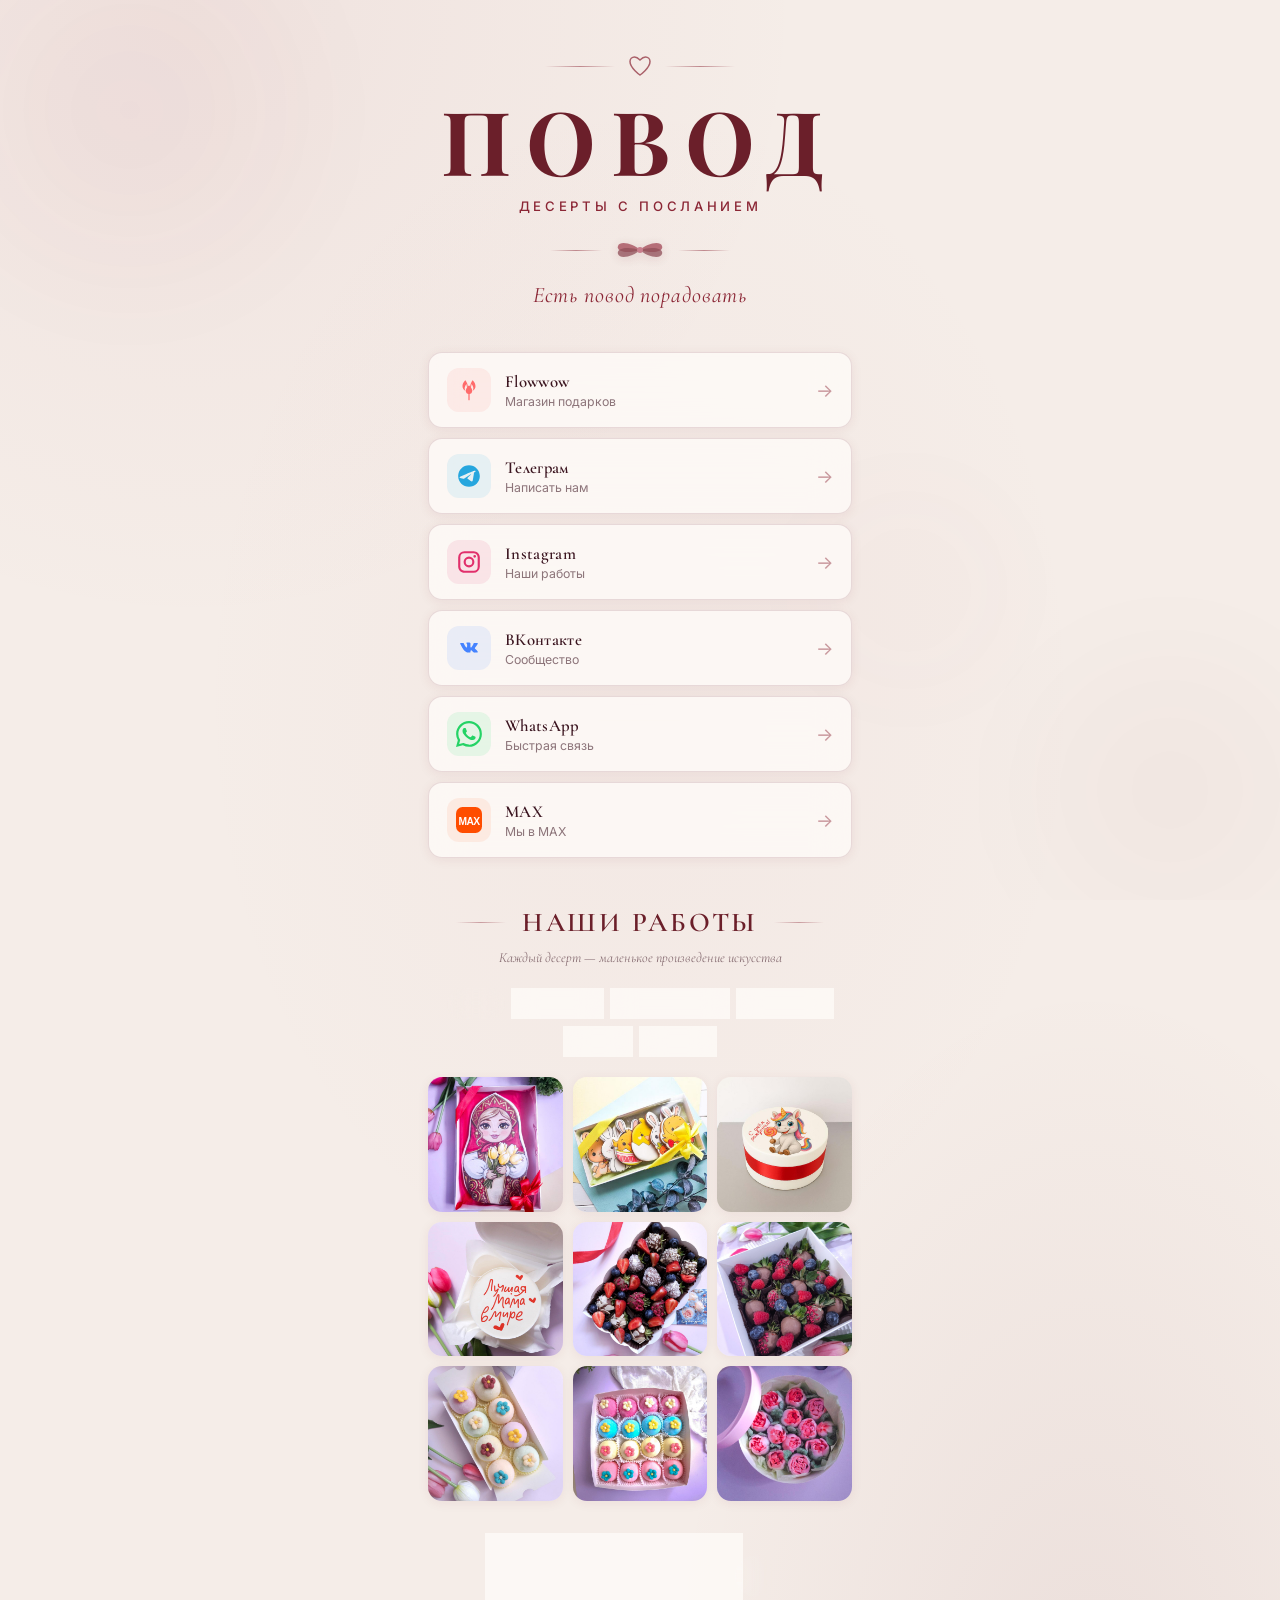
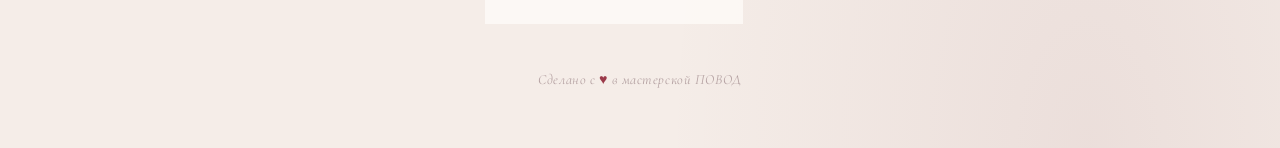
==== commit 7538576f: "fix: new domain + telegram link update" ====
--- a/index.html
+++ b/index.html
@@ -13,8 +13,8 @@
     <meta property="og:type" content="website">
     <meta property="og:title" content="ПОВОД — Десерты с посланием">
     <meta property="og:description" content="Десерты с посланием 🎀 Есть повод порадовать">
-    <meta property="og:image" content="https://pryaniki-deserty.onrender.com/static/img/gingerbread-bg.png">
-    <meta property="og:url" content="https://pryaniki-deserty.onrender.com/">
+    <meta property="og:image" content="https://povod-desert.onrender.com/static/img/gingerbread-bg.png">
+    <meta property="og:url" content="https://povod-desert.onrender.com/">
     <meta property="og:locale" content="ru_RU">
 
     <!-- Fonts -->
@@ -90,7 +90,7 @@
             </a>
 
             <!-- Telegram -->
-            <a href="https://t.me/pryanikideserty" target="_blank" rel="noopener"
+            <a href="https://t.me/POVODdeserti" target="_blank" rel="noopener"
                class="contact-card" id="link-telegram"
                onclick="incrementVisit('telegram')">
                 <div class="contact-card__icon contact-card__icon--telegram">
